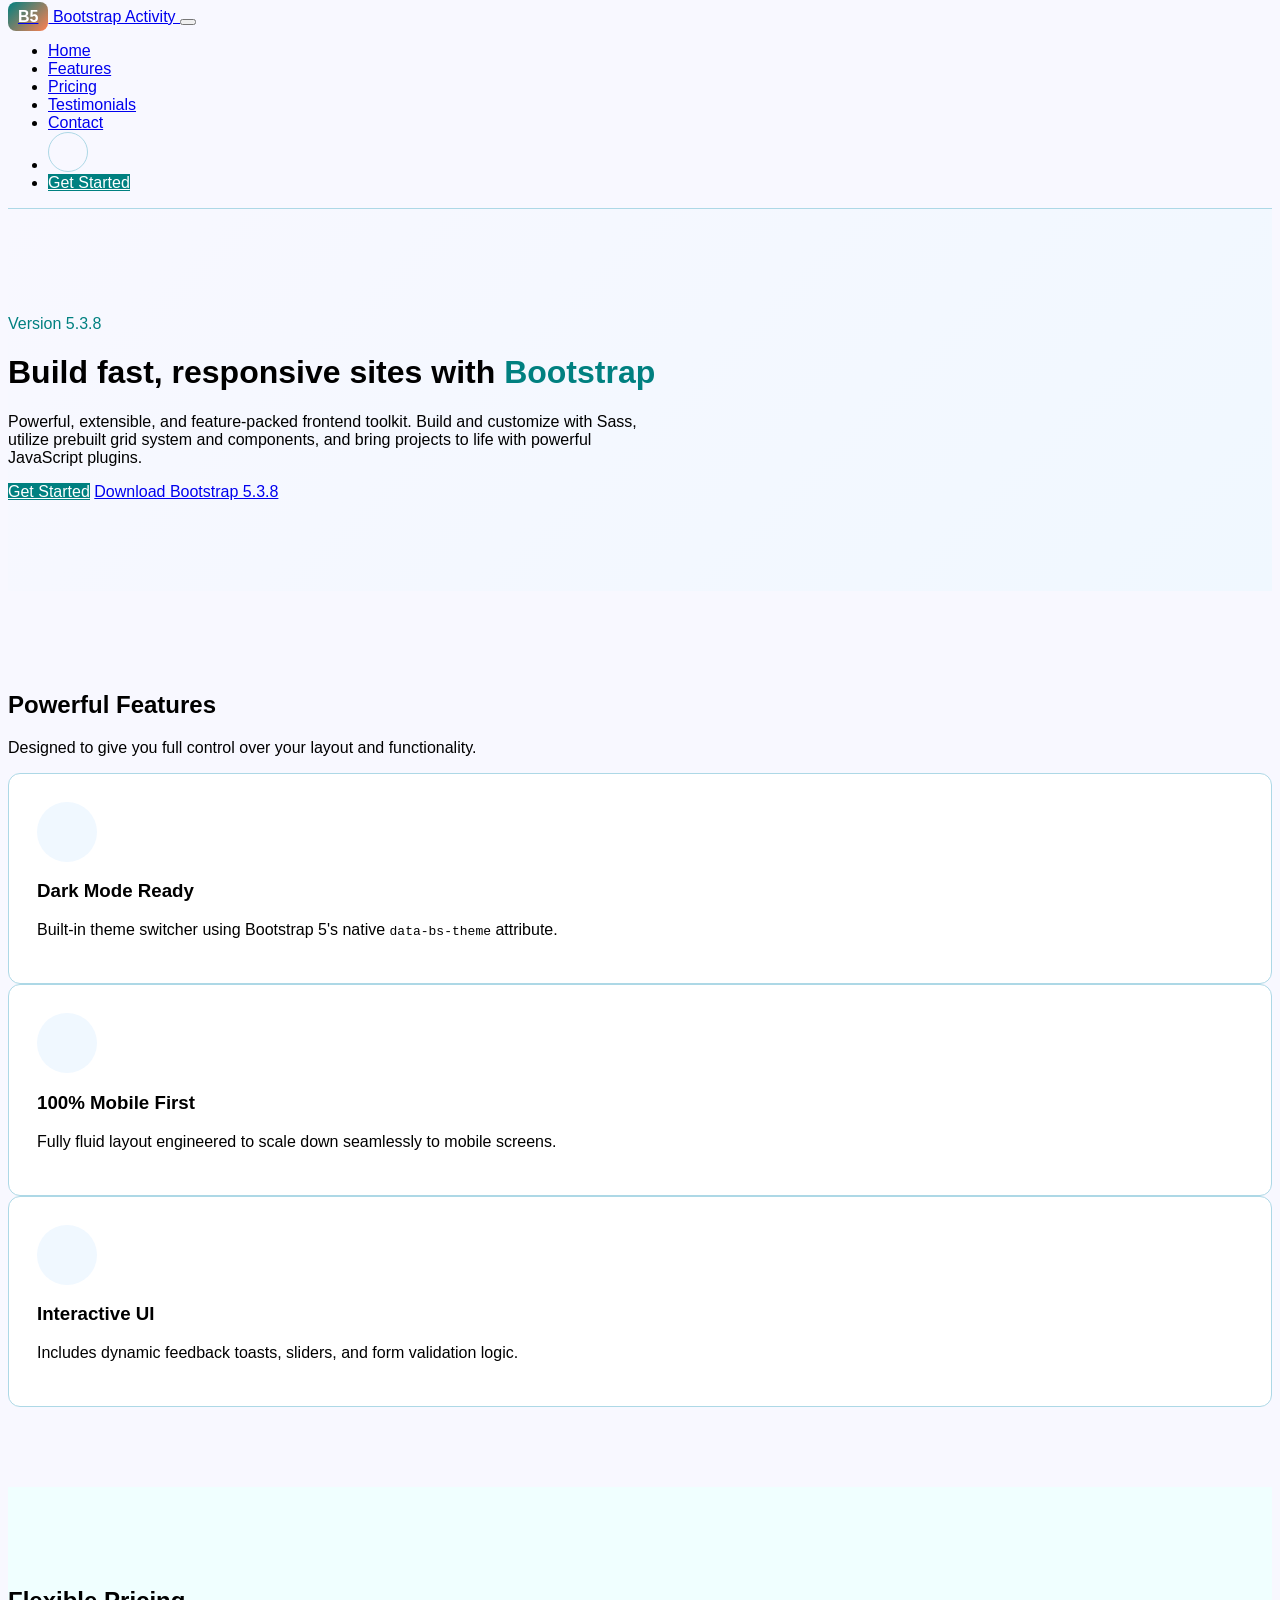
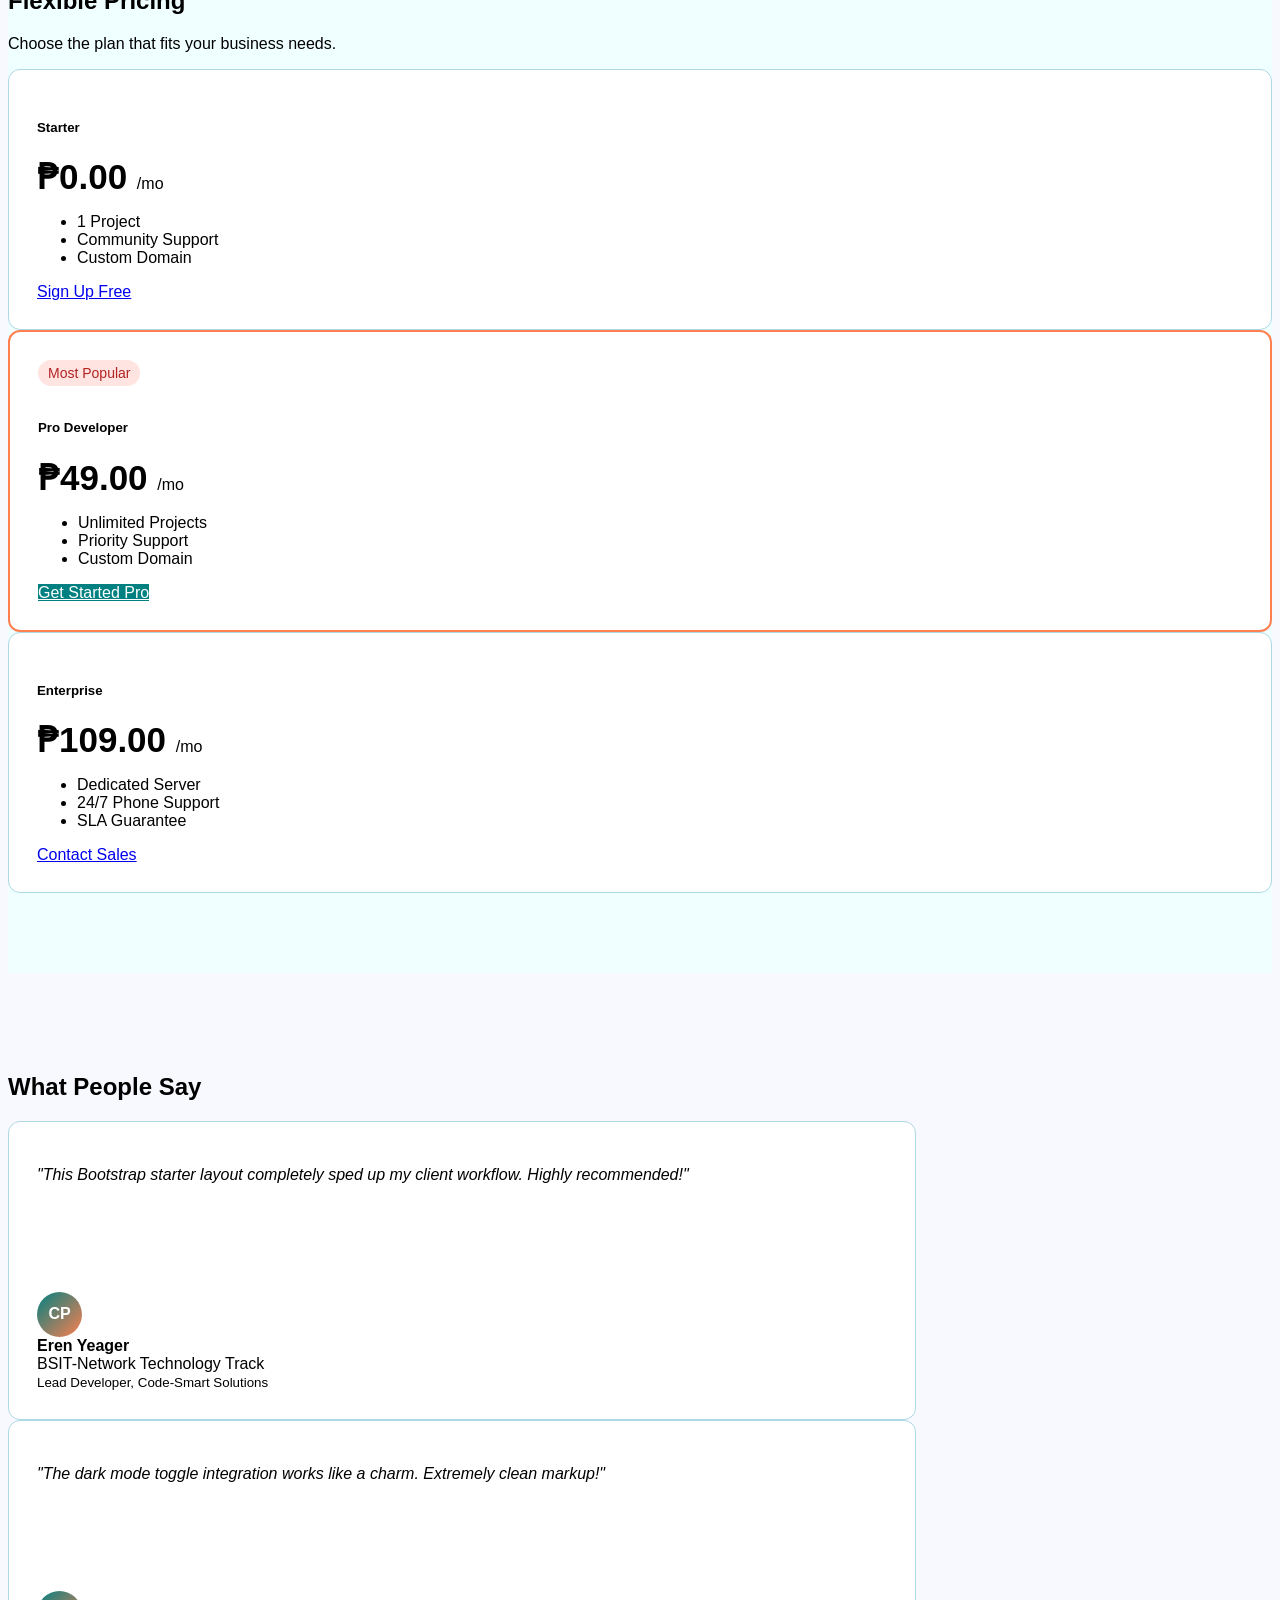
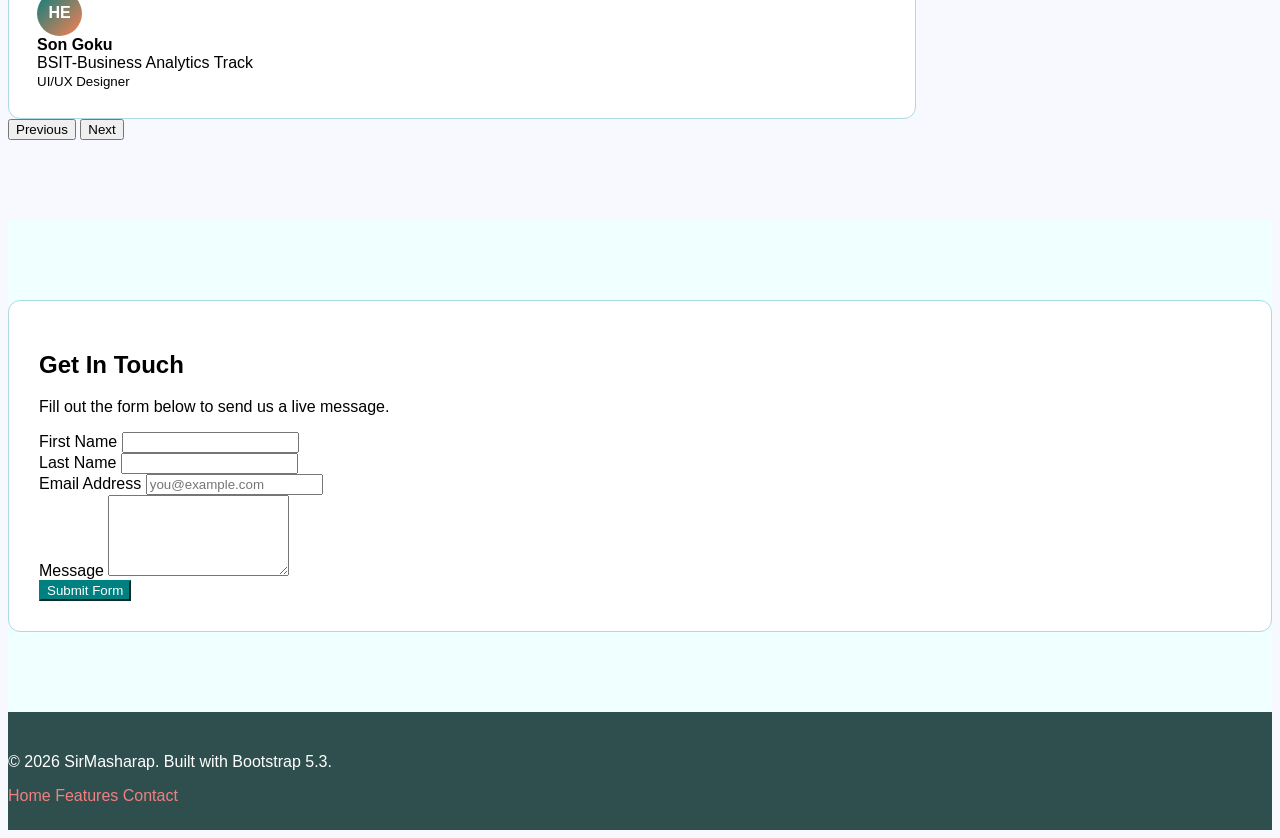
==== index.html @ 083eeb4e "Add files via upload" ====
<!DOCTYPE html>
<html lang="en" data-bs-theme="light">
<head>
  <meta charset="UTF-8">
  <meta name="viewport" content="width=device-width, initial-scale=1.0">
  <title>Bootstrap 5 Activity</title>

  <link rel="stylesheet" href="css/bootstrap.min.css">
  <style>
:root {
  --main-purple: teal;
  --dark-purple: darkslategray;
  --light-purple: aliceblue;
  --magenta: coral;
  --page-bg: ghostwhite;
}

body {
  font-family: Arial, sans-serif;
  background: var(--page-bg);
}

[data-bs-theme="dark"] body {
  background: darkslategray;
  color: whitesmoke;
}

.navbar {
  border-bottom: 1px solid lightblue;
}

[data-bs-theme="dark"] .navbar {
  background: darkslategray !important;
  border-color: steelblue;
}

.brand-box {
  color: white;
  background: linear-gradient(135deg, var(--main-purple), var(--magenta));
  padding: 6px 10px;
  border-radius: 8px;
  font-weight: bold;
}

.hero {
  padding: 90px 0;
  background: linear-gradient(135deg, ghostwhite, aliceblue);
}

[data-bs-theme="dark"] .hero {
  background: linear-gradient(135deg, darkslategray, darkcyan);
}

.hero h1 {
  font-weight: 700;
}

.hero .lead {
  max-width: 650px;
}

.purple-text {
  color: var(--main-purple);
}

.btn-purple {
  background-color: var(--main-purple);
  border-color: var(--main-purple);
  color: white;
}

.btn-purple:hover {
  background-color: var(--dark-purple);
  border-color: var(--dark-purple);
  color: white;
}

.feature-icon {
  width: 60px;
  height: 60px;
  border-radius: 50%;
  background: var(--light-purple);
  color: var(--main-purple);
  display: flex;
  align-items: center;
  justify-content: center;
  font-size: 28px;
  margin-bottom: 15px;
}

[data-bs-theme="dark"] .feature-icon {
  background: teal;
  color: paleturquoise;
}

.feature-card,
.price-card,
.testimonial-card {
  height: 100%;
  border: 1px solid lightblue;
  border-radius: 12px;
  padding: 28px;
  background: white;
}

[data-bs-theme="dark"] .feature-card,
[data-bs-theme="dark"] .price-card,
[data-bs-theme="dark"] .testimonial-card,
[data-bs-theme="dark"] .contact-box {
  background: darkslategray;
  border-color: steelblue;
}

.section {
  padding: 80px 0;
}

.section-light {
  background: azure;
}

[data-bs-theme="dark"] .section-light {
  background: darkslategray;
}

.price-card.featured {
  border: 2px solid var(--magenta);
  position: relative;
}

.price-tag {
  display: inline-block;
  padding: 5px 10px;
  border-radius: 20px;
  background: mistyrose;
  color: firebrick;
  font-size: 14px;
  margin-bottom: 12px;
}

.price-amount {
  font-size: 35px;
  font-weight: bold;
}

.price-amount span {
  font-size: 16px;
  font-weight: normal;
}

.testimonial-quote {
  font-style: italic;
  min-height: 110px;
}

.avatar {
  width: 45px;
  height: 45px;
  border-radius: 50%;
  background: linear-gradient(135deg, var(--main-purple), var(--magenta));
  color: white;
  display: flex;
  align-items: center;
  justify-content: center;
  font-weight: bold;
}

.contact-box {
  border: 1px solid lightblue;
  border-radius: 12px;
  padding: 30px;
  background: white;
}

footer {
  background: darkslategray;
  color: white;
  padding: 25px 0;
}

footer a {
  color: lightcoral;
  text-decoration: none;
}

footer a:hover {
  color: white;
}

.theme-button {
  border: 1px solid lightblue;
  background: transparent;
  border-radius: 50%;
  width: 40px;
  height: 40px;
}

[data-bs-theme="dark"] .text-secondary {
  color: lightcyan !important;
}

[data-bs-theme="dark"] h1,
[data-bs-theme="dark"] h2,
[data-bs-theme="dark"] h3,
[data-bs-theme="dark"] h4,
[data-bs-theme="dark"] h5,
[data-bs-theme="dark"] h6 {
  color: white;
}

[data-bs-theme="dark"] .nav-link {
  color: lavender;
}

[data-bs-theme="dark"] .nav-link:hover {
  color: salmon;
}

[data-bs-theme="dark"] .form-label {
  color: white;
}

[data-bs-theme="dark"] .form-control {
  background-color: darkslategray;
  color: white;
  border-color: steelblue;
}

[data-bs-theme="dark"] .form-control::placeholder {
  color: lightblue;
}
  </style>
</head>
<body>

  <nav class="navbar navbar-expand-lg bg-white sticky-top">
    <div class="container">
      <a class="navbar-brand fw-bold" href="#home">
        <span class="brand-box">B5</span> Bootstrap Activity
      </a>

      <button class="navbar-toggler" type="button" data-bs-toggle="collapse" data-bs-target="#navMenu">
        <span class="navbar-toggler-icon"></span>
      </button>

      <div class="collapse navbar-collapse" id="navMenu">
        <ul class="navbar-nav ms-auto align-items-lg-center">
          <li class="nav-item"><a class="nav-link" href="#home">Home</a></li>
          <li class="nav-item"><a class="nav-link" href="#features">Features</a></li>
          <li class="nav-item"><a class="nav-link" href="#pricing">Pricing</a></li>
          <li class="nav-item"><a class="nav-link" href="#testimonials">Testimonials</a></li>
          <li class="nav-item"><a class="nav-link" href="#contact">Contact</a></li>
          <li class="nav-item ms-lg-2 mt-2 mt-lg-0">
            <button id="themeToggle" class="theme-button" type="button" aria-label="Change theme">
              <i id="themeIcon" class="bi bi-moon-stars-fill"></i>
            </button>
          </li>
          <li class="nav-item ms-lg-2 mt-2 mt-lg-0">
            <a href="#contact" class="btn btn-purple">Get Started</a>
          </li>
        </ul>
      </div>
    </div>
  </nav>


  <header id="home" class="hero">
    <div class="container">
      <div class="row align-items-center g-4">
        <div class="col-lg-8">
          <p class="text-uppercase fw-bold purple-text mb-2">Version 5.3.8</p>
          <h1 class="display-4">Build fast, responsive sites with <span class="purple-text">Bootstrap</span></h1>
          <p class="lead my-4">
            Powerful, extensible, and feature-packed frontend toolkit. Build and customize with Sass,
            utilize prebuilt grid system and components, and bring projects to life with powerful JavaScript plugins.
          </p>
          <a href="#features" class="btn btn-purple btn-lg me-2">Get Started</a>
          <a href="https://getbootstrap.com/docs/5.3/" target="_blank" class="btn btn-outline-secondary btn-lg">Download Bootstrap 5.3.8</a>
        </div>
      </div>
    </div>
  </header>


  <section id="features" class="section">
    <div class="container">
      <div class="text-center mb-5">
        <h2>Powerful Features</h2>
        <p class="text-secondary">Designed to give you full control over your layout and functionality.</p>
      </div>

      <div class="row g-4">
        <div class="col-md-4">
          <div class="feature-card">
            <div class="feature-icon"><i class="bi bi-moon-stars-fill"></i></div>
            <h3>Dark Mode Ready</h3>
            <p>Built-in theme switcher using Bootstrap 5's native <code>data-bs-theme</code> attribute.</p>
          </div>
        </div>

        <div class="col-md-4">
          <div class="feature-card">
            <div class="feature-icon"><i class="bi bi-phone"></i></div>
            <h3>100% Mobile First</h3>
            <p>Fully fluid layout engineered to scale down seamlessly to mobile screens.</p>
          </div>
        </div>

        <div class="col-md-4">
          <div class="feature-card">
            <div class="feature-icon"><i class="bi bi-mouse"></i></div>
            <h3>Interactive UI</h3>
            <p>Includes dynamic feedback toasts, sliders, and form validation logic.</p>
          </div>
        </div>
      </div>
    </div>
  </section>


  <section id="pricing" class="section section-light">
    <div class="container">
      <div class="text-center mb-5">
        <h2>Flexible Pricing</h2>
        <p class="text-secondary">Choose the plan that fits your business needs.</p>
      </div>

      <div class="row g-4 align-items-stretch">
        <div class="col-lg-4">
          <div class="price-card text-center">
            <h5>Starter</h5>
            <div class="price-amount">₱0.00 <span>/mo</span></div>
            <ul class="list-unstyled text-start my-4">
              <li class="mb-2"><i class="bi bi-check2 purple-text"></i> 1 Project</li>
              <li class="mb-2"><i class="bi bi-check2 purple-text"></i> Community Support</li>
              <li class="mb-2"><i class="bi bi-check2 purple-text"></i> Custom Domain</li>
            </ul>
            <a href="#contact" class="btn btn-outline-dark w-100">Sign Up Free</a>
          </div>
        </div>

        <div class="col-lg-4">
          <div class="price-card featured text-center">
            <div class="price-tag">Most Popular</div>
            <h5>Pro Developer</h5>
            <div class="price-amount">₱49.00 <span>/mo</span></div>
            <ul class="list-unstyled text-start my-4">
              <li class="mb-2"><i class="bi bi-check2 purple-text"></i> Unlimited Projects</li>
              <li class="mb-2"><i class="bi bi-check2 purple-text"></i> Priority Support</li>
              <li class="mb-2"><i class="bi bi-check2 purple-text"></i> Custom Domain</li>
            </ul>
            <a href="#contact" class="btn btn-purple w-100">Get Started Pro</a>
          </div>
        </div>

        <div class="col-lg-4">
          <div class="price-card text-center">
            <h5>Enterprise</h5>
            <div class="price-amount">₱109.00 <span>/mo</span></div>
            <ul class="list-unstyled text-start my-4">
              <li class="mb-2"><i class="bi bi-check2 purple-text"></i> Dedicated Server</li>
              <li class="mb-2"><i class="bi bi-check2 purple-text"></i> 24/7 Phone Support</li>
              <li class="mb-2"><i class="bi bi-check2 purple-text"></i> SLA Guarantee</li>
            </ul>
            <a href="#contact" class="btn btn-outline-dark w-100">Contact Sales</a>
          </div>
        </div>
      </div>
    </div>
  </section>


  <section id="testimonials" class="section">
    <div class="container">
      <div class="text-center mb-5">
        <h2>What People Say</h2>
      </div>

      <div id="testimonialCarousel" class="carousel slide" data-bs-ride="carousel">
        <div class="carousel-inner">
          <div class="carousel-item active">
            <div class="testimonial-card mx-auto" style="max-width: 850px;">
              <p class="testimonial-quote">"This Bootstrap starter layout completely sped up my client workflow. Highly recommended!"</p>
              <div class="d-flex align-items-center gap-3">
                <div class="avatar">CP</div>
                <div>
                  <strong>Eren Yeager</strong>
                  <div class="text-secondary">BSIT-Network Technology Track</div>
                  <small>Lead Developer, Code-Smart Solutions</small>
                </div>
              </div>
            </div>
          </div>

          <div class="carousel-item">
            <div class="testimonial-card mx-auto" style="max-width: 850px;">
              <p class="testimonial-quote">"The dark mode toggle integration works like a charm. Extremely clean markup!"</p>
              <div class="d-flex align-items-center gap-3">
                <div class="avatar">HE</div>
                <div>
                  <strong>Son Goku</strong>
                  <div class="text-secondary">BSIT-Business Analytics Track</div>
                  <small>UI/UX Designer</small>
                </div>
              </div>
            </div>
          </div>
        </div>

        <button class="carousel-control-prev" type="button" data-bs-target="#testimonialCarousel" data-bs-slide="prev">
          <span class="carousel-control-prev-icon"></span>
          <span class="visually-hidden">Previous</span>
        </button>
        <button class="carousel-control-next" type="button" data-bs-target="#testimonialCarousel" data-bs-slide="next">
          <span class="carousel-control-next-icon"></span>
          <span class="visually-hidden">Next</span>
        </button>
      </div>
    </div>
  </section>


  <section id="contact" class="section section-light">
    <div class="container">
      <div class="row justify-content-center">
        <div class="col-lg-8">
          <div class="contact-box">
            <div class="text-center mb-4">
              <h2>Get In Touch</h2>
              <p class="text-secondary">Fill out the form below to send us a live message.</p>
            </div>

            <form id="contactForm">
              <div class="row g-3">
                <div class="col-md-6">
                  <label for="firstName" class="form-label">First Name</label>
                  <input type="text" id="firstName" class="form-control" required>
                </div>

                <div class="col-md-6">
                  <label for="lastName" class="form-label">Last Name</label>
                  <input type="text" id="lastName" class="form-control" required>
                </div>

                <div class="col-12">
                  <label for="email" class="form-label">Email Address</label>
                  <input type="email" id="email" class="form-control" placeholder="you@example.com" required>
                </div>

                <div class="col-12">
                  <label for="message" class="form-label">Message</label>
                  <textarea id="message" class="form-control" rows="5" required></textarea>
                </div>

                <div class="col-12">
                  <button type="submit" class="btn btn-purple">Submit Form</button>
                </div>
              </div>
            </form>
          </div>
        </div>
      </div>
    </div>
  </section>


  <footer>
    <div class="container d-flex flex-column flex-md-row justify-content-between align-items-center gap-2">
      <p class="mb-0">© 2026 SirMasharap. Built with Bootstrap 5.3.</p>
      <div class="d-flex gap-3">
        <a href="#home">Home</a>
        <a href="#features">Features</a>
        <a href="#contact">Contact</a>
      </div>
    </div>
  </footer>

  <!-- Bootstrap 5: LOCAL -->
  <script src="js/bootstrap.bundle.min.js"></script>

  <script>
const themeButton = document.getElementById("themeToggle");
const themeIcon = document.getElementById("themeIcon");

themeButton.addEventListener("click", function () {
  const page = document.documentElement;
  const isDark = page.getAttribute("data-bs-theme") === "dark";

  page.setAttribute("data-bs-theme", isDark ? "light" : "dark");
  themeIcon.className = isDark ? "bi bi-moon-stars-fill" : "bi bi-sun-fill";
});

const contactForm = document.getElementById("contactForm");

contactForm.addEventListener("submit", function (event) {
  event.preventDefault();
  window.alert("Message sent! Thank you for contacting us.");
  contactForm.reset();
});
  </script>
</body>
</html>
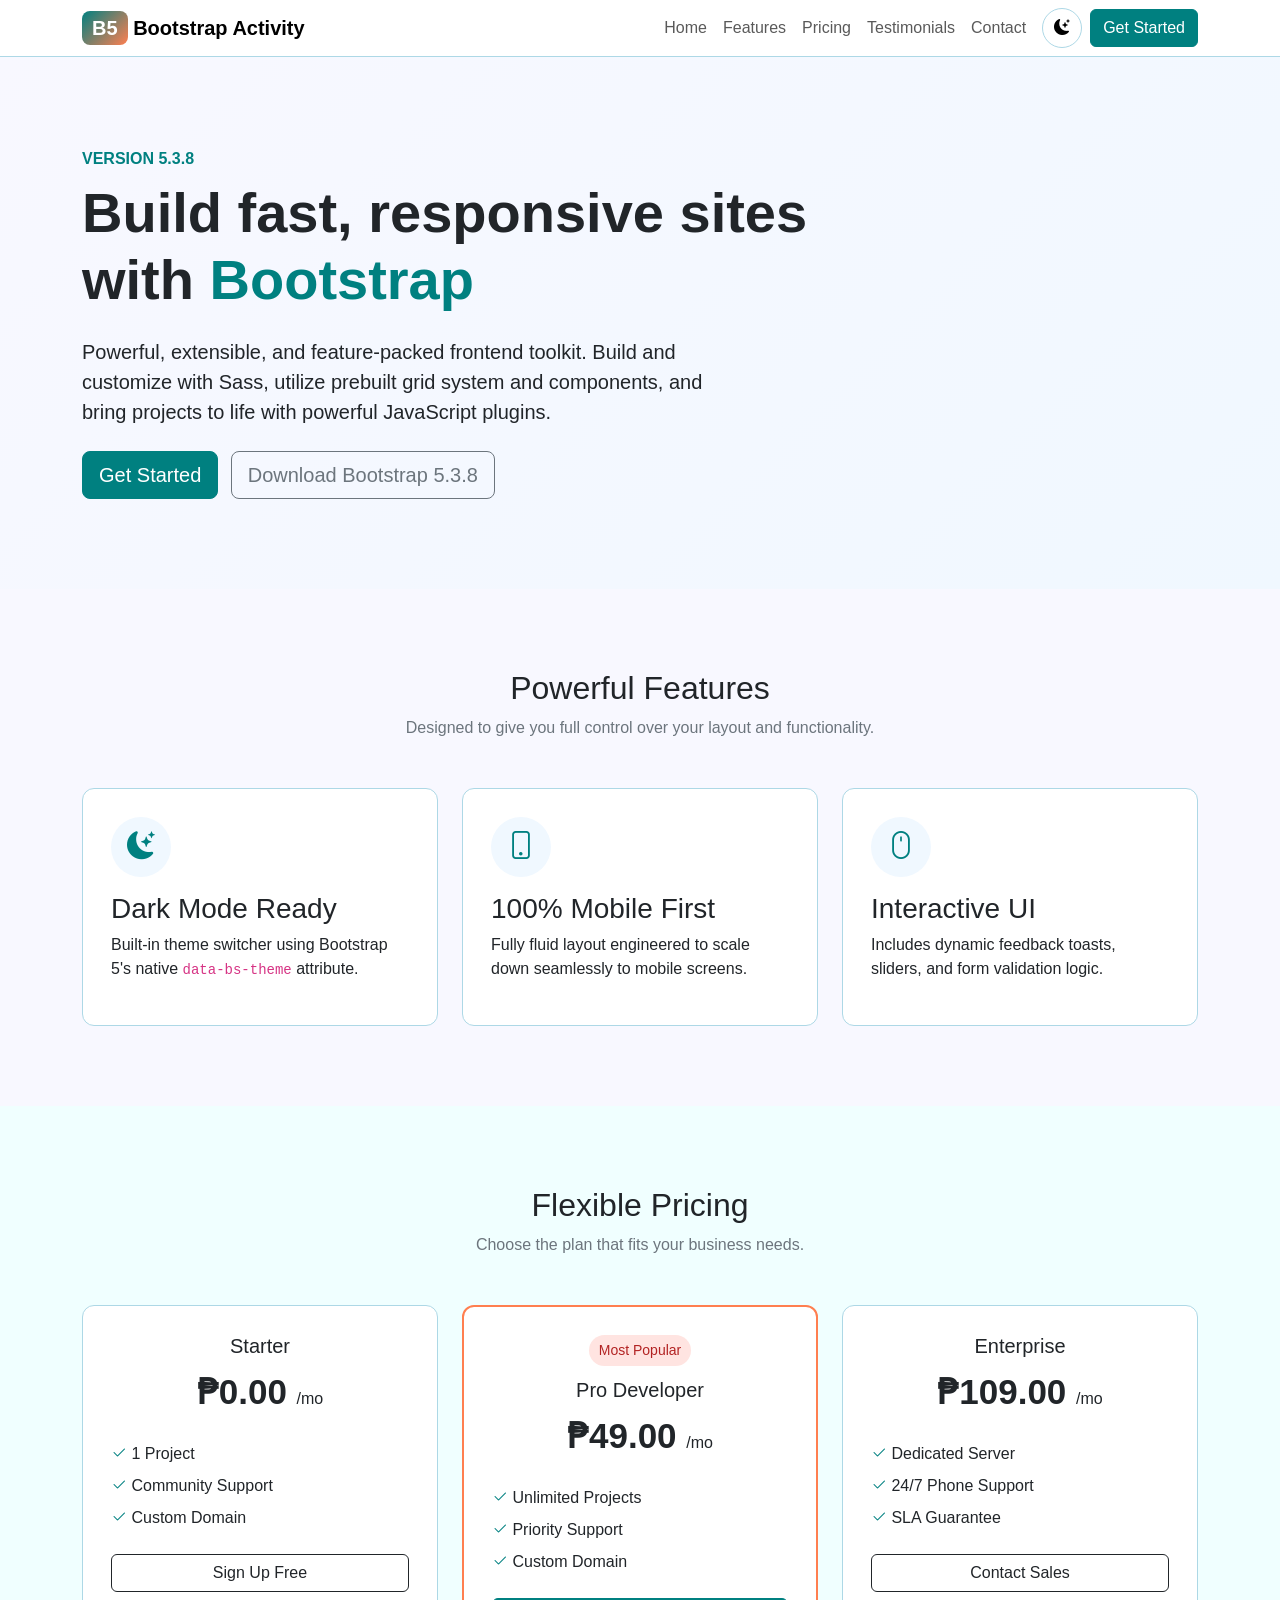
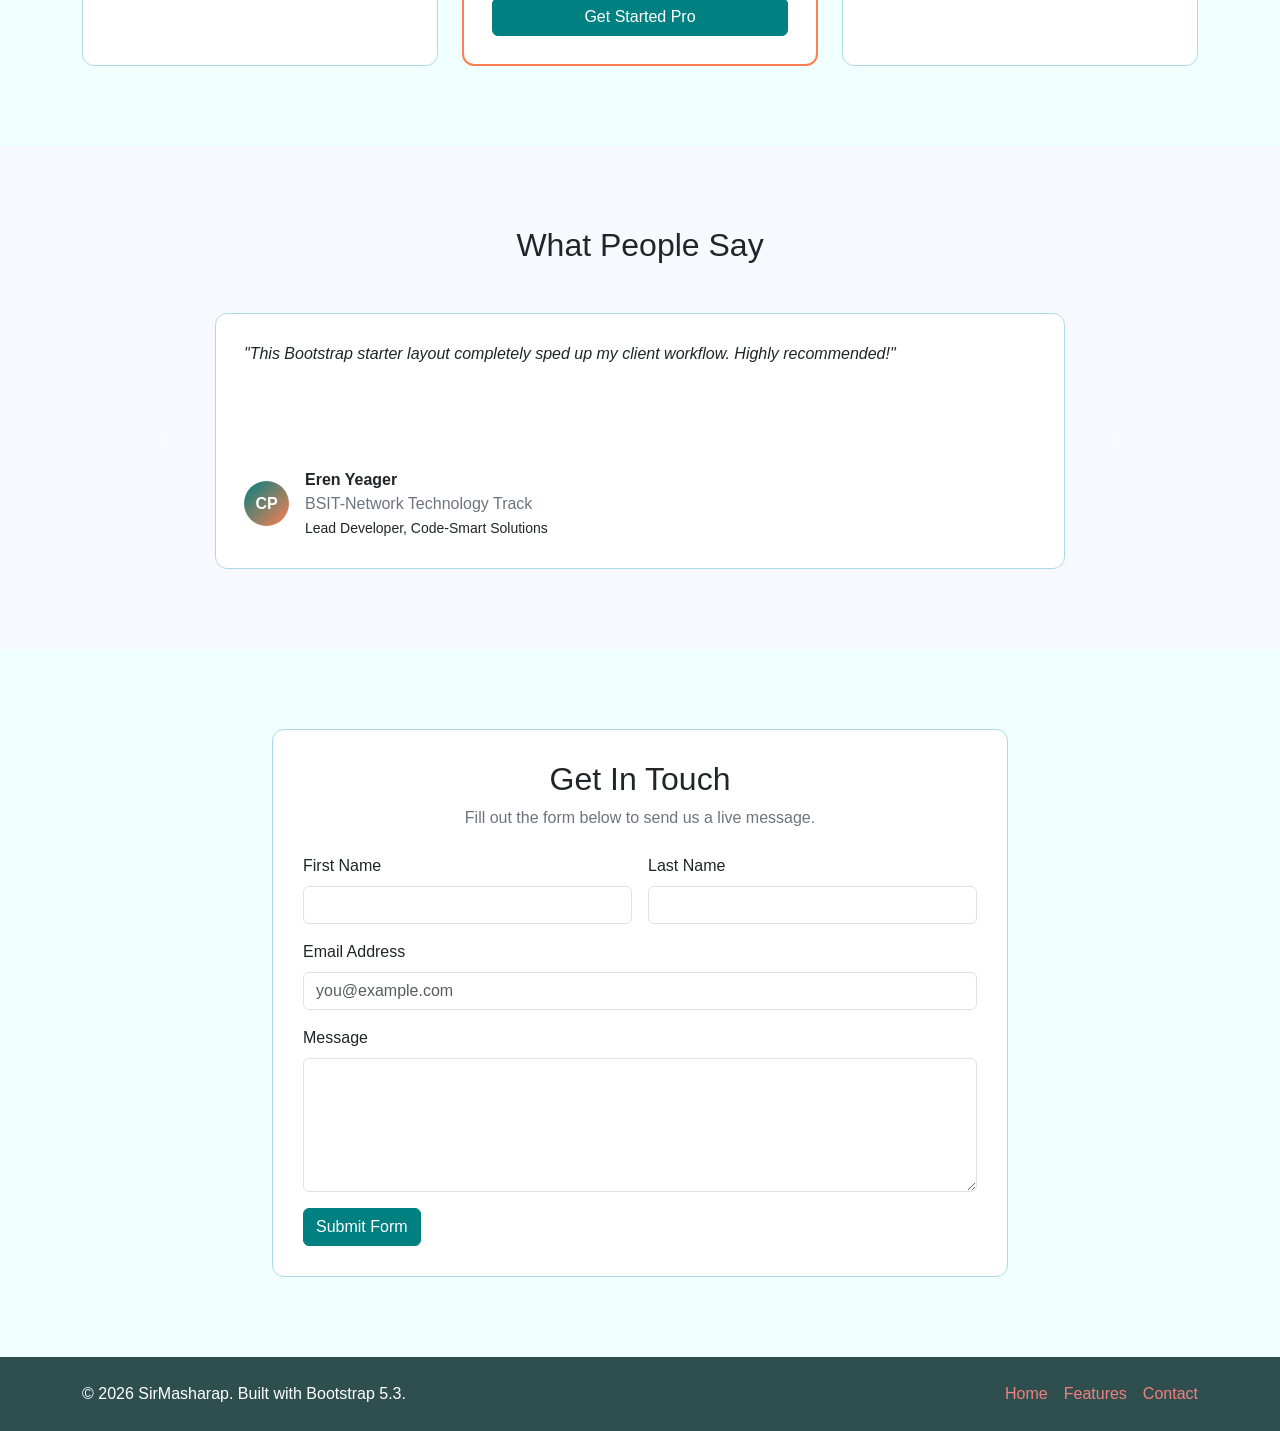
==== commit 6de64203: "Initial Bootstrap activity" ====
--- a/index.html
+++ b/index.html
@@ -1,502 +1,503 @@
-<!DOCTYPE html>
-<html lang="en" data-bs-theme="light">
-<head>
-  <meta charset="UTF-8">
-  <meta name="viewport" content="width=device-width, initial-scale=1.0">
-  <title>Bootstrap 5 Activity</title>
-
-  <link rel="stylesheet" href="css/bootstrap.min.css">
-  <style>
-:root {
-  --main-purple: teal;
-  --dark-purple: darkslategray;
-  --light-purple: aliceblue;
-  --magenta: coral;
-  --page-bg: ghostwhite;
-}
-
-body {
-  font-family: Arial, sans-serif;
-  background: var(--page-bg);
-}
-
-[data-bs-theme="dark"] body {
-  background: darkslategray;
-  color: whitesmoke;
-}
-
-.navbar {
-  border-bottom: 1px solid lightblue;
-}
-
-[data-bs-theme="dark"] .navbar {
-  background: darkslategray !important;
-  border-color: steelblue;
-}
-
-.brand-box {
-  color: white;
-  background: linear-gradient(135deg, var(--main-purple), var(--magenta));
-  padding: 6px 10px;
-  border-radius: 8px;
-  font-weight: bold;
-}
-
-.hero {
-  padding: 90px 0;
-  background: linear-gradient(135deg, ghostwhite, aliceblue);
-}
-
-[data-bs-theme="dark"] .hero {
-  background: linear-gradient(135deg, darkslategray, darkcyan);
-}
-
-.hero h1 {
-  font-weight: 700;
-}
-
-.hero .lead {
-  max-width: 650px;
-}
-
-.purple-text {
-  color: var(--main-purple);
-}
-
-.btn-purple {
-  background-color: var(--main-purple);
-  border-color: var(--main-purple);
-  color: white;
-}
-
-.btn-purple:hover {
-  background-color: var(--dark-purple);
-  border-color: var(--dark-purple);
-  color: white;
-}
-
-.feature-icon {
-  width: 60px;
-  height: 60px;
-  border-radius: 50%;
-  background: var(--light-purple);
-  color: var(--main-purple);
-  display: flex;
-  align-items: center;
-  justify-content: center;
-  font-size: 28px;
-  margin-bottom: 15px;
-}
-
-[data-bs-theme="dark"] .feature-icon {
-  background: teal;
-  color: paleturquoise;
-}
-
-.feature-card,
-.price-card,
-.testimonial-card {
-  height: 100%;
-  border: 1px solid lightblue;
-  border-radius: 12px;
-  padding: 28px;
-  background: white;
-}
-
-[data-bs-theme="dark"] .feature-card,
-[data-bs-theme="dark"] .price-card,
-[data-bs-theme="dark"] .testimonial-card,
-[data-bs-theme="dark"] .contact-box {
-  background: darkslategray;
-  border-color: steelblue;
-}
-
-.section {
-  padding: 80px 0;
-}
-
-.section-light {
-  background: azure;
-}
-
-[data-bs-theme="dark"] .section-light {
-  background: darkslategray;
-}
-
-.price-card.featured {
-  border: 2px solid var(--magenta);
-  position: relative;
-}
-
-.price-tag {
-  display: inline-block;
-  padding: 5px 10px;
-  border-radius: 20px;
-  background: mistyrose;
-  color: firebrick;
-  font-size: 14px;
-  margin-bottom: 12px;
-}
-
-.price-amount {
-  font-size: 35px;
-  font-weight: bold;
-}
-
-.price-amount span {
-  font-size: 16px;
-  font-weight: normal;
-}
-
-.testimonial-quote {
-  font-style: italic;
-  min-height: 110px;
-}
-
-.avatar {
-  width: 45px;
-  height: 45px;
-  border-radius: 50%;
-  background: linear-gradient(135deg, var(--main-purple), var(--magenta));
-  color: white;
-  display: flex;
-  align-items: center;
-  justify-content: center;
-  font-weight: bold;
-}
-
-.contact-box {
-  border: 1px solid lightblue;
-  border-radius: 12px;
-  padding: 30px;
-  background: white;
-}
-
-footer {
-  background: darkslategray;
-  color: white;
-  padding: 25px 0;
-}
-
-footer a {
-  color: lightcoral;
-  text-decoration: none;
-}
-
-footer a:hover {
-  color: white;
-}
-
-.theme-button {
-  border: 1px solid lightblue;
-  background: transparent;
-  border-radius: 50%;
-  width: 40px;
-  height: 40px;
-}
-
-[data-bs-theme="dark"] .text-secondary {
-  color: lightcyan !important;
-}
-
-[data-bs-theme="dark"] h1,
-[data-bs-theme="dark"] h2,
-[data-bs-theme="dark"] h3,
-[data-bs-theme="dark"] h4,
-[data-bs-theme="dark"] h5,
-[data-bs-theme="dark"] h6 {
-  color: white;
-}
-
-[data-bs-theme="dark"] .nav-link {
-  color: lavender;
-}
-
-[data-bs-theme="dark"] .nav-link:hover {
-  color: salmon;
-}
-
-[data-bs-theme="dark"] .form-label {
-  color: white;
-}
-
-[data-bs-theme="dark"] .form-control {
-  background-color: darkslategray;
-  color: white;
-  border-color: steelblue;
-}
-
-[data-bs-theme="dark"] .form-control::placeholder {
-  color: lightblue;
-}
-  </style>
-</head>
-<body>
-
-  <nav class="navbar navbar-expand-lg bg-white sticky-top">
-    <div class="container">
-      <a class="navbar-brand fw-bold" href="#home">
-        <span class="brand-box">B5</span> Bootstrap Activity
-      </a>
-
-      <button class="navbar-toggler" type="button" data-bs-toggle="collapse" data-bs-target="#navMenu">
-        <span class="navbar-toggler-icon"></span>
-      </button>
-
-      <div class="collapse navbar-collapse" id="navMenu">
-        <ul class="navbar-nav ms-auto align-items-lg-center">
-          <li class="nav-item"><a class="nav-link" href="#home">Home</a></li>
-          <li class="nav-item"><a class="nav-link" href="#features">Features</a></li>
-          <li class="nav-item"><a class="nav-link" href="#pricing">Pricing</a></li>
-          <li class="nav-item"><a class="nav-link" href="#testimonials">Testimonials</a></li>
-          <li class="nav-item"><a class="nav-link" href="#contact">Contact</a></li>
-          <li class="nav-item ms-lg-2 mt-2 mt-lg-0">
-            <button id="themeToggle" class="theme-button" type="button" aria-label="Change theme">
-              <i id="themeIcon" class="bi bi-moon-stars-fill"></i>
-            </button>
-          </li>
-          <li class="nav-item ms-lg-2 mt-2 mt-lg-0">
-            <a href="#contact" class="btn btn-purple">Get Started</a>
-          </li>
-        </ul>
-      </div>
-    </div>
-  </nav>
-
-
-  <header id="home" class="hero">
-    <div class="container">
-      <div class="row align-items-center g-4">
-        <div class="col-lg-8">
-          <p class="text-uppercase fw-bold purple-text mb-2">Version 5.3.8</p>
-          <h1 class="display-4">Build fast, responsive sites with <span class="purple-text">Bootstrap</span></h1>
-          <p class="lead my-4">
-            Powerful, extensible, and feature-packed frontend toolkit. Build and customize with Sass,
-            utilize prebuilt grid system and components, and bring projects to life with powerful JavaScript plugins.
-          </p>
-          <a href="#features" class="btn btn-purple btn-lg me-2">Get Started</a>
-          <a href="https://getbootstrap.com/docs/5.3/" target="_blank" class="btn btn-outline-secondary btn-lg">Download Bootstrap 5.3.8</a>
-        </div>
-      </div>
-    </div>
-  </header>
-
-
-  <section id="features" class="section">
-    <div class="container">
-      <div class="text-center mb-5">
-        <h2>Powerful Features</h2>
-        <p class="text-secondary">Designed to give you full control over your layout and functionality.</p>
-      </div>
-
-      <div class="row g-4">
-        <div class="col-md-4">
-          <div class="feature-card">
-            <div class="feature-icon"><i class="bi bi-moon-stars-fill"></i></div>
-            <h3>Dark Mode Ready</h3>
-            <p>Built-in theme switcher using Bootstrap 5's native <code>data-bs-theme</code> attribute.</p>
-          </div>
-        </div>
-
-        <div class="col-md-4">
-          <div class="feature-card">
-            <div class="feature-icon"><i class="bi bi-phone"></i></div>
-            <h3>100% Mobile First</h3>
-            <p>Fully fluid layout engineered to scale down seamlessly to mobile screens.</p>
-          </div>
-        </div>
-
-        <div class="col-md-4">
-          <div class="feature-card">
-            <div class="feature-icon"><i class="bi bi-mouse"></i></div>
-            <h3>Interactive UI</h3>
-            <p>Includes dynamic feedback toasts, sliders, and form validation logic.</p>
-          </div>
-        </div>
-      </div>
-    </div>
-  </section>
-
-
-  <section id="pricing" class="section section-light">
-    <div class="container">
-      <div class="text-center mb-5">
-        <h2>Flexible Pricing</h2>
-        <p class="text-secondary">Choose the plan that fits your business needs.</p>
-      </div>
-
-      <div class="row g-4 align-items-stretch">
-        <div class="col-lg-4">
-          <div class="price-card text-center">
-            <h5>Starter</h5>
-            <div class="price-amount">₱0.00 <span>/mo</span></div>
-            <ul class="list-unstyled text-start my-4">
-              <li class="mb-2"><i class="bi bi-check2 purple-text"></i> 1 Project</li>
-              <li class="mb-2"><i class="bi bi-check2 purple-text"></i> Community Support</li>
-              <li class="mb-2"><i class="bi bi-check2 purple-text"></i> Custom Domain</li>
-            </ul>
-            <a href="#contact" class="btn btn-outline-dark w-100">Sign Up Free</a>
-          </div>
-        </div>
-
-        <div class="col-lg-4">
-          <div class="price-card featured text-center">
-            <div class="price-tag">Most Popular</div>
-            <h5>Pro Developer</h5>
-            <div class="price-amount">₱49.00 <span>/mo</span></div>
-            <ul class="list-unstyled text-start my-4">
-              <li class="mb-2"><i class="bi bi-check2 purple-text"></i> Unlimited Projects</li>
-              <li class="mb-2"><i class="bi bi-check2 purple-text"></i> Priority Support</li>
-              <li class="mb-2"><i class="bi bi-check2 purple-text"></i> Custom Domain</li>
-            </ul>
-            <a href="#contact" class="btn btn-purple w-100">Get Started Pro</a>
-          </div>
-        </div>
-
-        <div class="col-lg-4">
-          <div class="price-card text-center">
-            <h5>Enterprise</h5>
-            <div class="price-amount">₱109.00 <span>/mo</span></div>
-            <ul class="list-unstyled text-start my-4">
-              <li class="mb-2"><i class="bi bi-check2 purple-text"></i> Dedicated Server</li>
-              <li class="mb-2"><i class="bi bi-check2 purple-text"></i> 24/7 Phone Support</li>
-              <li class="mb-2"><i class="bi bi-check2 purple-text"></i> SLA Guarantee</li>
-            </ul>
-            <a href="#contact" class="btn btn-outline-dark w-100">Contact Sales</a>
-          </div>
-        </div>
-      </div>
-    </div>
-  </section>
-
-
-  <section id="testimonials" class="section">
-    <div class="container">
-      <div class="text-center mb-5">
-        <h2>What People Say</h2>
-      </div>
-
-      <div id="testimonialCarousel" class="carousel slide" data-bs-ride="carousel">
-        <div class="carousel-inner">
-          <div class="carousel-item active">
-            <div class="testimonial-card mx-auto" style="max-width: 850px;">
-              <p class="testimonial-quote">"This Bootstrap starter layout completely sped up my client workflow. Highly recommended!"</p>
-              <div class="d-flex align-items-center gap-3">
-                <div class="avatar">CP</div>
-                <div>
-                  <strong>Eren Yeager</strong>
-                  <div class="text-secondary">BSIT-Network Technology Track</div>
-                  <small>Lead Developer, Code-Smart Solutions</small>
-                </div>
-              </div>
-            </div>
-          </div>
-
-          <div class="carousel-item">
-            <div class="testimonial-card mx-auto" style="max-width: 850px;">
-              <p class="testimonial-quote">"The dark mode toggle integration works like a charm. Extremely clean markup!"</p>
-              <div class="d-flex align-items-center gap-3">
-                <div class="avatar">HE</div>
-                <div>
-                  <strong>Son Goku</strong>
-                  <div class="text-secondary">BSIT-Business Analytics Track</div>
-                  <small>UI/UX Designer</small>
-                </div>
-              </div>
-            </div>
-          </div>
-        </div>
-
-        <button class="carousel-control-prev" type="button" data-bs-target="#testimonialCarousel" data-bs-slide="prev">
-          <span class="carousel-control-prev-icon"></span>
-          <span class="visually-hidden">Previous</span>
-        </button>
-        <button class="carousel-control-next" type="button" data-bs-target="#testimonialCarousel" data-bs-slide="next">
-          <span class="carousel-control-next-icon"></span>
-          <span class="visually-hidden">Next</span>
-        </button>
-      </div>
-    </div>
-  </section>
-
-
-  <section id="contact" class="section section-light">
-    <div class="container">
-      <div class="row justify-content-center">
-        <div class="col-lg-8">
-          <div class="contact-box">
-            <div class="text-center mb-4">
-              <h2>Get In Touch</h2>
-              <p class="text-secondary">Fill out the form below to send us a live message.</p>
-            </div>
-
-            <form id="contactForm">
-              <div class="row g-3">
-                <div class="col-md-6">
-                  <label for="firstName" class="form-label">First Name</label>
-                  <input type="text" id="firstName" class="form-control" required>
-                </div>
-
-                <div class="col-md-6">
-                  <label for="lastName" class="form-label">Last Name</label>
-                  <input type="text" id="lastName" class="form-control" required>
-                </div>
-
-                <div class="col-12">
-                  <label for="email" class="form-label">Email Address</label>
-                  <input type="email" id="email" class="form-control" placeholder="you@example.com" required>
-                </div>
-
-                <div class="col-12">
-                  <label for="message" class="form-label">Message</label>
-                  <textarea id="message" class="form-control" rows="5" required></textarea>
-                </div>
-
-                <div class="col-12">
-                  <button type="submit" class="btn btn-purple">Submit Form</button>
-                </div>
-              </div>
-            </form>
-          </div>
-        </div>
-      </div>
-    </div>
-  </section>
-
-
-  <footer>
-    <div class="container d-flex flex-column flex-md-row justify-content-between align-items-center gap-2">
-      <p class="mb-0">© 2026 SirMasharap. Built with Bootstrap 5.3.</p>
-      <div class="d-flex gap-3">
-        <a href="#home">Home</a>
-        <a href="#features">Features</a>
-        <a href="#contact">Contact</a>
-      </div>
-    </div>
-  </footer>
-
-  <!-- Bootstrap 5: LOCAL -->
-  <script src="js/bootstrap.bundle.min.js"></script>
-
-  <script>
-const themeButton = document.getElementById("themeToggle");
-const themeIcon = document.getElementById("themeIcon");
-
-themeButton.addEventListener("click", function () {
-  const page = document.documentElement;
-  const isDark = page.getAttribute("data-bs-theme") === "dark";
-
-  page.setAttribute("data-bs-theme", isDark ? "light" : "dark");
-  themeIcon.className = isDark ? "bi bi-moon-stars-fill" : "bi bi-sun-fill";
-});
-
-const contactForm = document.getElementById("contactForm");
-
-contactForm.addEventListener("submit", function (event) {
-  event.preventDefault();
-  window.alert("Message sent! Thank you for contacting us.");
-  contactForm.reset();
-});
-  </script>
-</body>
+<!DOCTYPE html>
+<html lang="en" data-bs-theme="light">
+<head>
+  <meta charset="UTF-8">
+  <meta name="viewport" content="width=device-width, initial-scale=1.0">
+  <title>Bootstrap 5 Activity</title>
+
+  <link rel="stylesheet" href="css/bootstrap.min.css">
+  <link rel="stylesheet" href="https://cdn.jsdelivr.net/npm/bootstrap-icons@1.11.3/font/bootstrap-icons.min.css">
+  <style>
+:root {
+  --main-purple: teal;
+  --dark-purple: darkslategray;
+  --light-purple: aliceblue;
+  --magenta: coral;
+  --page-bg: ghostwhite;
+}
+
+body {
+  font-family: Arial, sans-serif;
+  background: var(--page-bg);
+}
+
+[data-bs-theme="dark"] body {
+  background: darkslategray;
+  color: whitesmoke;
+}
+
+.navbar {
+  border-bottom: 1px solid lightblue;
+}
+
+[data-bs-theme="dark"] .navbar {
+  background: darkslategray !important;
+  border-color: steelblue;
+}
+
+.brand-box {
+  color: white;
+  background: linear-gradient(135deg, var(--main-purple), var(--magenta));
+  padding: 6px 10px;
+  border-radius: 8px;
+  font-weight: bold;
+}
+
+.hero {
+  padding: 90px 0;
+  background: linear-gradient(135deg, ghostwhite, aliceblue);
+}
+
+[data-bs-theme="dark"] .hero {
+  background: linear-gradient(135deg, darkslategray, darkcyan);
+}
+
+.hero h1 {
+  font-weight: 700;
+}
+
+.hero .lead {
+  max-width: 650px;
+}
+
+.purple-text {
+  color: var(--main-purple);
+}
+
+.btn-purple {
+  background-color: var(--main-purple);
+  border-color: var(--main-purple);
+  color: white;
+}
+
+.btn-purple:hover {
+  background-color: var(--dark-purple);
+  border-color: var(--dark-purple);
+  color: white;
+}
+
+.feature-icon {
+  width: 60px;
+  height: 60px;
+  border-radius: 50%;
+  background: var(--light-purple);
+  color: var(--main-purple);
+  display: flex;
+  align-items: center;
+  justify-content: center;
+  font-size: 28px;
+  margin-bottom: 15px;
+}
+
+[data-bs-theme="dark"] .feature-icon {
+  background: teal;
+  color: paleturquoise;
+}
+
+.feature-card,
+.price-card,
+.testimonial-card {
+  height: 100%;
+  border: 1px solid lightblue;
+  border-radius: 12px;
+  padding: 28px;
+  background: white;
+}
+
+[data-bs-theme="dark"] .feature-card,
+[data-bs-theme="dark"] .price-card,
+[data-bs-theme="dark"] .testimonial-card,
+[data-bs-theme="dark"] .contact-box {
+  background: darkslategray;
+  border-color: steelblue;
+}
+
+.section {
+  padding: 80px 0;
+}
+
+.section-light {
+  background: azure;
+}
+
+[data-bs-theme="dark"] .section-light {
+  background: darkslategray;
+}
+
+.price-card.featured {
+  border: 2px solid var(--magenta);
+  position: relative;
+}
+
+.price-tag {
+  display: inline-block;
+  padding: 5px 10px;
+  border-radius: 20px;
+  background: mistyrose;
+  color: firebrick;
+  font-size: 14px;
+  margin-bottom: 12px;
+}
+
+.price-amount {
+  font-size: 35px;
+  font-weight: bold;
+}
+
+.price-amount span {
+  font-size: 16px;
+  font-weight: normal;
+}
+
+.testimonial-quote {
+  font-style: italic;
+  min-height: 110px;
+}
+
+.avatar {
+  width: 45px;
+  height: 45px;
+  border-radius: 50%;
+  background: linear-gradient(135deg, var(--main-purple), var(--magenta));
+  color: white;
+  display: flex;
+  align-items: center;
+  justify-content: center;
+  font-weight: bold;
+}
+
+.contact-box {
+  border: 1px solid lightblue;
+  border-radius: 12px;
+  padding: 30px;
+  background: white;
+}
+
+footer {
+  background: darkslategray;
+  color: white;
+  padding: 25px 0;
+}
+
+footer a {
+  color: lightcoral;
+  text-decoration: none;
+}
+
+footer a:hover {
+  color: white;
+}
+
+.theme-button {
+  border: 1px solid lightblue;
+  background: transparent;
+  border-radius: 50%;
+  width: 40px;
+  height: 40px;
+}
+
+[data-bs-theme="dark"] .text-secondary {
+  color: lightcyan !important;
+}
+
+[data-bs-theme="dark"] h1,
+[data-bs-theme="dark"] h2,
+[data-bs-theme="dark"] h3,
+[data-bs-theme="dark"] h4,
+[data-bs-theme="dark"] h5,
+[data-bs-theme="dark"] h6 {
+  color: white;
+}
+
+[data-bs-theme="dark"] .nav-link {
+  color: lavender;
+}
+
+[data-bs-theme="dark"] .nav-link:hover {
+  color: salmon;
+}
+
+[data-bs-theme="dark"] .form-label {
+  color: white;
+}
+
+[data-bs-theme="dark"] .form-control {
+  background-color: darkslategray;
+  color: white;
+  border-color: steelblue;
+}
+
+[data-bs-theme="dark"] .form-control::placeholder {
+  color: lightblue;
+}
+  </style>
+</head>
+<body>
+
+  <nav class="navbar navbar-expand-lg bg-white sticky-top">
+    <div class="container">
+      <a class="navbar-brand fw-bold" href="#home">
+        <span class="brand-box">B5</span> Bootstrap Activity
+      </a>
+
+      <button class="navbar-toggler" type="button" data-bs-toggle="collapse" data-bs-target="#navMenu">
+        <span class="navbar-toggler-icon"></span>
+      </button>
+
+      <div class="collapse navbar-collapse" id="navMenu">
+        <ul class="navbar-nav ms-auto align-items-lg-center">
+          <li class="nav-item"><a class="nav-link" href="#home">Home</a></li>
+          <li class="nav-item"><a class="nav-link" href="#features">Features</a></li>
+          <li class="nav-item"><a class="nav-link" href="#pricing">Pricing</a></li>
+          <li class="nav-item"><a class="nav-link" href="#testimonials">Testimonials</a></li>
+          <li class="nav-item"><a class="nav-link" href="#contact">Contact</a></li>
+          <li class="nav-item ms-lg-2 mt-2 mt-lg-0">
+            <button id="themeToggle" class="theme-button" type="button" aria-label="Change theme">
+              <i id="themeIcon" class="bi bi-moon-stars-fill"></i>
+            </button>
+          </li>
+          <li class="nav-item ms-lg-2 mt-2 mt-lg-0">
+            <a href="#contact" class="btn btn-purple">Get Started</a>
+          </li>
+        </ul>
+      </div>
+    </div>
+  </nav>
+
+
+  <header id="home" class="hero">
+    <div class="container">
+      <div class="row align-items-center g-4">
+        <div class="col-lg-8">
+          <p class="text-uppercase fw-bold purple-text mb-2">Version 5.3.8</p>
+          <h1 class="display-4">Build fast, responsive sites with <span class="purple-text">Bootstrap</span></h1>
+          <p class="lead my-4">
+            Powerful, extensible, and feature-packed frontend toolkit. Build and customize with Sass,
+            utilize prebuilt grid system and components, and bring projects to life with powerful JavaScript plugins.
+          </p>
+          <a href="#features" class="btn btn-purple btn-lg me-2">Get Started</a>
+          <a href="https://getbootstrap.com/docs/5.3/" target="_blank" class="btn btn-outline-secondary btn-lg">Download Bootstrap 5.3.8</a>
+        </div>
+      </div>
+    </div>
+  </header>
+
+
+  <section id="features" class="section">
+    <div class="container">
+      <div class="text-center mb-5">
+        <h2>Powerful Features</h2>
+        <p class="text-secondary">Designed to give you full control over your layout and functionality.</p>
+      </div>
+
+      <div class="row g-4">
+        <div class="col-md-4">
+          <div class="feature-card">
+            <div class="feature-icon"><i class="bi bi-moon-stars-fill"></i></div>
+            <h3>Dark Mode Ready</h3>
+            <p>Built-in theme switcher using Bootstrap 5's native <code>data-bs-theme</code> attribute.</p>
+          </div>
+        </div>
+
+        <div class="col-md-4">
+          <div class="feature-card">
+            <div class="feature-icon"><i class="bi bi-phone"></i></div>
+            <h3>100% Mobile First</h3>
+            <p>Fully fluid layout engineered to scale down seamlessly to mobile screens.</p>
+          </div>
+        </div>
+
+        <div class="col-md-4">
+          <div class="feature-card">
+            <div class="feature-icon"><i class="bi bi-mouse"></i></div>
+            <h3>Interactive UI</h3>
+            <p>Includes dynamic feedback toasts, sliders, and form validation logic.</p>
+          </div>
+        </div>
+      </div>
+    </div>
+  </section>
+
+
+  <section id="pricing" class="section section-light">
+    <div class="container">
+      <div class="text-center mb-5">
+        <h2>Flexible Pricing</h2>
+        <p class="text-secondary">Choose the plan that fits your business needs.</p>
+      </div>
+
+      <div class="row g-4 align-items-stretch">
+        <div class="col-lg-4">
+          <div class="price-card text-center">
+            <h5>Starter</h5>
+            <div class="price-amount">₱0.00 <span>/mo</span></div>
+            <ul class="list-unstyled text-start my-4">
+              <li class="mb-2"><i class="bi bi-check2 purple-text"></i> 1 Project</li>
+              <li class="mb-2"><i class="bi bi-check2 purple-text"></i> Community Support</li>
+              <li class="mb-2"><i class="bi bi-check2 purple-text"></i> Custom Domain</li>
+            </ul>
+            <a href="#contact" class="btn btn-outline-dark w-100">Sign Up Free</a>
+          </div>
+        </div>
+
+        <div class="col-lg-4">
+          <div class="price-card featured text-center">
+            <div class="price-tag">Most Popular</div>
+            <h5>Pro Developer</h5>
+            <div class="price-amount">₱49.00 <span>/mo</span></div>
+            <ul class="list-unstyled text-start my-4">
+              <li class="mb-2"><i class="bi bi-check2 purple-text"></i> Unlimited Projects</li>
+              <li class="mb-2"><i class="bi bi-check2 purple-text"></i> Priority Support</li>
+              <li class="mb-2"><i class="bi bi-check2 purple-text"></i> Custom Domain</li>
+            </ul>
+            <a href="#contact" class="btn btn-purple w-100">Get Started Pro</a>
+          </div>
+        </div>
+
+        <div class="col-lg-4">
+          <div class="price-card text-center">
+            <h5>Enterprise</h5>
+            <div class="price-amount">₱109.00 <span>/mo</span></div>
+            <ul class="list-unstyled text-start my-4">
+              <li class="mb-2"><i class="bi bi-check2 purple-text"></i> Dedicated Server</li>
+              <li class="mb-2"><i class="bi bi-check2 purple-text"></i> 24/7 Phone Support</li>
+              <li class="mb-2"><i class="bi bi-check2 purple-text"></i> SLA Guarantee</li>
+            </ul>
+            <a href="#contact" class="btn btn-outline-dark w-100">Contact Sales</a>
+          </div>
+        </div>
+      </div>
+    </div>
+  </section>
+
+
+  <section id="testimonials" class="section">
+    <div class="container">
+      <div class="text-center mb-5">
+        <h2>What People Say</h2>
+      </div>
+
+      <div id="testimonialCarousel" class="carousel slide" data-bs-ride="carousel">
+        <div class="carousel-inner">
+          <div class="carousel-item active">
+            <div class="testimonial-card mx-auto" style="max-width: 850px;">
+              <p class="testimonial-quote">"This Bootstrap starter layout completely sped up my client workflow. Highly recommended!"</p>
+              <div class="d-flex align-items-center gap-3">
+                <div class="avatar">CP</div>
+                <div>
+                  <strong>Eren Yeager</strong>
+                  <div class="text-secondary">BSIT-Network Technology Track</div>
+                  <small>Lead Developer, Code-Smart Solutions</small>
+                </div>
+              </div>
+            </div>
+          </div>
+
+          <div class="carousel-item">
+            <div class="testimonial-card mx-auto" style="max-width: 850px;">
+              <p class="testimonial-quote">"The dark mode toggle integration works like a charm. Extremely clean markup!"</p>
+              <div class="d-flex align-items-center gap-3">
+                <div class="avatar">HE</div>
+                <div>
+                  <strong>Son Goku</strong>
+                  <div class="text-secondary">BSIT-Business Analytics Track</div>
+                  <small>UI/UX Designer</small>
+                </div>
+              </div>
+            </div>
+          </div>
+        </div>
+
+        <button class="carousel-control-prev" type="button" data-bs-target="#testimonialCarousel" data-bs-slide="prev">
+          <span class="carousel-control-prev-icon"></span>
+          <span class="visually-hidden">Previous</span>
+        </button>
+        <button class="carousel-control-next" type="button" data-bs-target="#testimonialCarousel" data-bs-slide="next">
+          <span class="carousel-control-next-icon"></span>
+          <span class="visually-hidden">Next</span>
+        </button>
+      </div>
+    </div>
+  </section>
+
+
+  <section id="contact" class="section section-light">
+    <div class="container">
+      <div class="row justify-content-center">
+        <div class="col-lg-8">
+          <div class="contact-box">
+            <div class="text-center mb-4">
+              <h2>Get In Touch</h2>
+              <p class="text-secondary">Fill out the form below to send us a live message.</p>
+            </div>
+
+            <form id="contactForm">
+              <div class="row g-3">
+                <div class="col-md-6">
+                  <label for="firstName" class="form-label">First Name</label>
+                  <input type="text" id="firstName" class="form-control" required>
+                </div>
+
+                <div class="col-md-6">
+                  <label for="lastName" class="form-label">Last Name</label>
+                  <input type="text" id="lastName" class="form-control" required>
+                </div>
+
+                <div class="col-12">
+                  <label for="email" class="form-label">Email Address</label>
+                  <input type="email" id="email" class="form-control" placeholder="you@example.com" required>
+                </div>
+
+                <div class="col-12">
+                  <label for="message" class="form-label">Message</label>
+                  <textarea id="message" class="form-control" rows="5" required></textarea>
+                </div>
+
+                <div class="col-12">
+                  <button type="submit" class="btn btn-purple">Submit Form</button>
+                </div>
+              </div>
+            </form>
+          </div>
+        </div>
+      </div>
+    </div>
+  </section>
+
+
+  <footer>
+    <div class="container d-flex flex-column flex-md-row justify-content-between align-items-center gap-2">
+      <p class="mb-0">© 2026 SirMasharap. Built with Bootstrap 5.3.</p>
+      <div class="d-flex gap-3">
+        <a href="#home">Home</a>
+        <a href="#features">Features</a>
+        <a href="#contact">Contact</a>
+      </div>
+    </div>
+  </footer>
+
+  <!-- Bootstrap 5: LOCAL -->
+  <script src="js/bootstrap.bundle.min.js"></script>
+
+  <script>
+const themeButton = document.getElementById("themeToggle");
+const themeIcon = document.getElementById("themeIcon");
+
+themeButton.addEventListener("click", function () {
+  const page = document.documentElement;
+  const isDark = page.getAttribute("data-bs-theme") === "dark";
+
+  page.setAttribute("data-bs-theme", isDark ? "light" : "dark");
+  themeIcon.className = isDark ? "bi bi-moon-stars-fill" : "bi bi-sun-fill";
+});
+
+const contactForm = document.getElementById("contactForm");
+
+contactForm.addEventListener("submit", function (event) {
+  event.preventDefault();
+  window.alert("Message sent! Thank you for contacting us.");
+  contactForm.reset();
+});
+  </script>
+</body>
 </html>
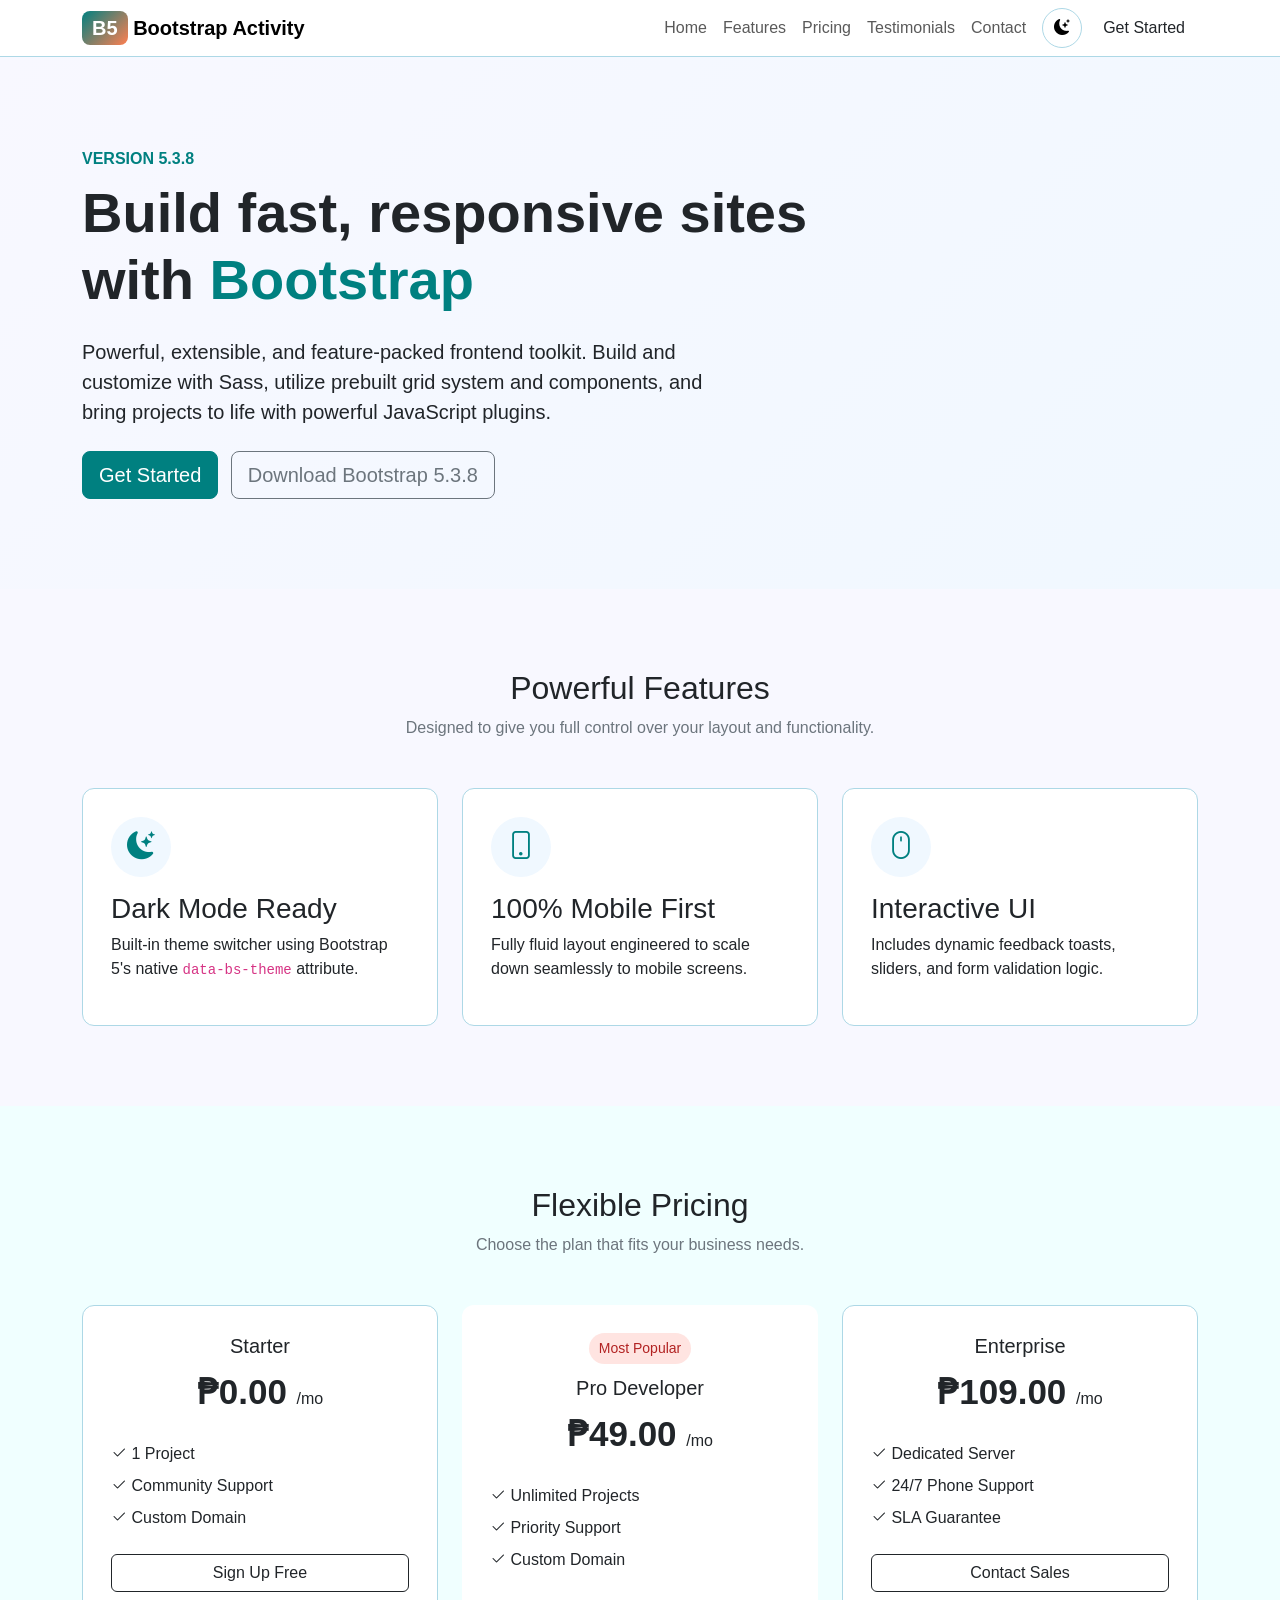
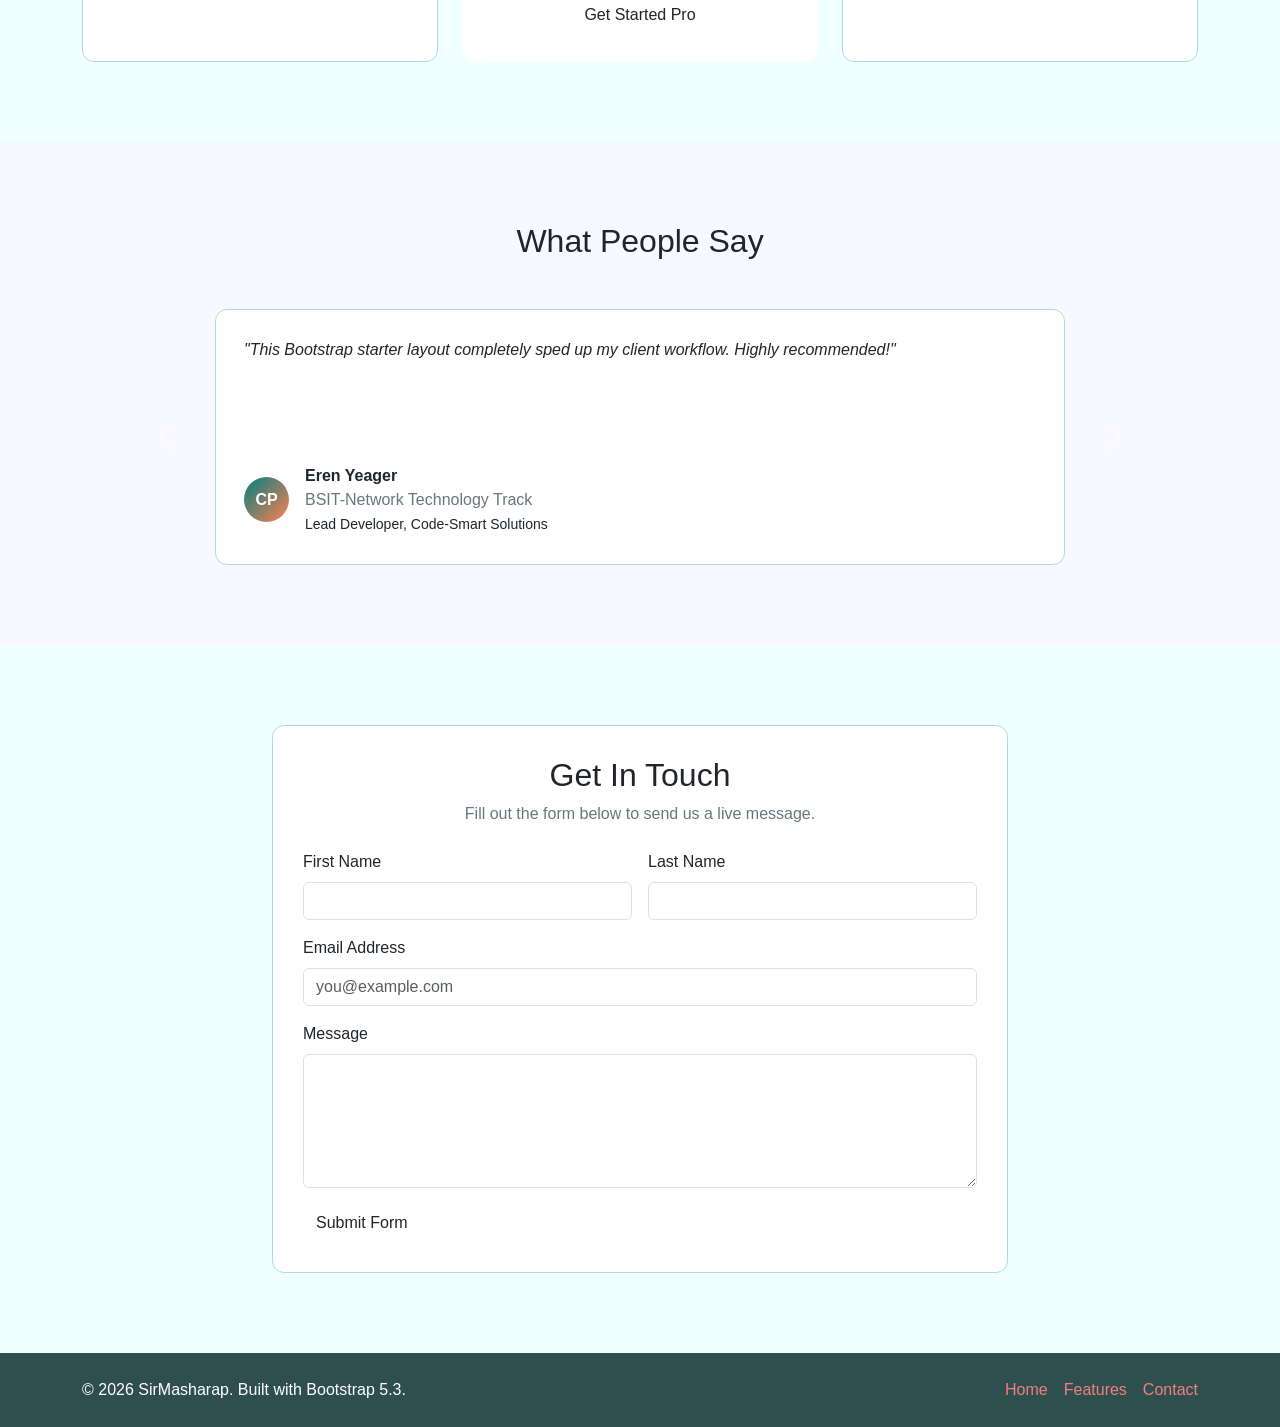
==== commit 7074d65e: "Add files via upload" ====
--- a/index.html
+++ b/index.html
@@ -1,503 +1,503 @@
-<!DOCTYPE html>
-<html lang="en" data-bs-theme="light">
-<head>
-  <meta charset="UTF-8">
-  <meta name="viewport" content="width=device-width, initial-scale=1.0">
-  <title>Bootstrap 5 Activity</title>
-
-  <link rel="stylesheet" href="css/bootstrap.min.css">
-  <link rel="stylesheet" href="https://cdn.jsdelivr.net/npm/bootstrap-icons@1.11.3/font/bootstrap-icons.min.css">
-  <style>
-:root {
-  --main-purple: teal;
-  --dark-purple: darkslategray;
-  --light-purple: aliceblue;
-  --magenta: coral;
-  --page-bg: ghostwhite;
-}
-
-body {
-  font-family: Arial, sans-serif;
-  background: var(--page-bg);
-}
-
-[data-bs-theme="dark"] body {
-  background: darkslategray;
-  color: whitesmoke;
-}
-
-.navbar {
-  border-bottom: 1px solid lightblue;
-}
-
-[data-bs-theme="dark"] .navbar {
-  background: darkslategray !important;
-  border-color: steelblue;
-}
-
-.brand-box {
-  color: white;
-  background: linear-gradient(135deg, var(--main-purple), var(--magenta));
-  padding: 6px 10px;
-  border-radius: 8px;
-  font-weight: bold;
-}
-
-.hero {
-  padding: 90px 0;
-  background: linear-gradient(135deg, ghostwhite, aliceblue);
-}
-
-[data-bs-theme="dark"] .hero {
-  background: linear-gradient(135deg, darkslategray, darkcyan);
-}
-
-.hero h1 {
-  font-weight: 700;
-}
-
-.hero .lead {
-  max-width: 650px;
-}
-
-.purple-text {
-  color: var(--main-purple);
-}
-
-.btn-purple {
-  background-color: var(--main-purple);
-  border-color: var(--main-purple);
-  color: white;
-}
-
-.btn-purple:hover {
-  background-color: var(--dark-purple);
-  border-color: var(--dark-purple);
-  color: white;
-}
-
-.feature-icon {
-  width: 60px;
-  height: 60px;
-  border-radius: 50%;
-  background: var(--light-purple);
-  color: var(--main-purple);
-  display: flex;
-  align-items: center;
-  justify-content: center;
-  font-size: 28px;
-  margin-bottom: 15px;
-}
-
-[data-bs-theme="dark"] .feature-icon {
-  background: teal;
-  color: paleturquoise;
-}
-
-.feature-card,
-.price-card,
-.testimonial-card {
-  height: 100%;
-  border: 1px solid lightblue;
-  border-radius: 12px;
-  padding: 28px;
-  background: white;
-}
-
-[data-bs-theme="dark"] .feature-card,
-[data-bs-theme="dark"] .price-card,
-[data-bs-theme="dark"] .testimonial-card,
-[data-bs-theme="dark"] .contact-box {
-  background: darkslategray;
-  border-color: steelblue;
-}
-
-.section {
-  padding: 80px 0;
-}
-
-.section-light {
-  background: azure;
-}
-
-[data-bs-theme="dark"] .section-light {
-  background: darkslategray;
-}
-
-.price-card.featured {
-  border: 2px solid var(--magenta);
-  position: relative;
-}
-
-.price-tag {
-  display: inline-block;
-  padding: 5px 10px;
-  border-radius: 20px;
-  background: mistyrose;
-  color: firebrick;
-  font-size: 14px;
-  margin-bottom: 12px;
-}
-
-.price-amount {
-  font-size: 35px;
-  font-weight: bold;
-}
-
-.price-amount span {
-  font-size: 16px;
-  font-weight: normal;
-}
-
-.testimonial-quote {
-  font-style: italic;
-  min-height: 110px;
-}
-
-.avatar {
-  width: 45px;
-  height: 45px;
-  border-radius: 50%;
-  background: linear-gradient(135deg, var(--main-purple), var(--magenta));
-  color: white;
-  display: flex;
-  align-items: center;
-  justify-content: center;
-  font-weight: bold;
-}
-
-.contact-box {
-  border: 1px solid lightblue;
-  border-radius: 12px;
-  padding: 30px;
-  background: white;
-}
-
-footer {
-  background: darkslategray;
-  color: white;
-  padding: 25px 0;
-}
-
-footer a {
-  color: lightcoral;
-  text-decoration: none;
-}
-
-footer a:hover {
-  color: white;
-}
-
-.theme-button {
-  border: 1px solid lightblue;
-  background: transparent;
-  border-radius: 50%;
-  width: 40px;
-  height: 40px;
-}
-
-[data-bs-theme="dark"] .text-secondary {
-  color: lightcyan !important;
-}
-
-[data-bs-theme="dark"] h1,
-[data-bs-theme="dark"] h2,
-[data-bs-theme="dark"] h3,
-[data-bs-theme="dark"] h4,
-[data-bs-theme="dark"] h5,
-[data-bs-theme="dark"] h6 {
-  color: white;
-}
-
-[data-bs-theme="dark"] .nav-link {
-  color: lavender;
-}
-
-[data-bs-theme="dark"] .nav-link:hover {
-  color: salmon;
-}
-
-[data-bs-theme="dark"] .form-label {
-  color: white;
-}
-
-[data-bs-theme="dark"] .form-control {
-  background-color: darkslategray;
-  color: white;
-  border-color: steelblue;
-}
-
-[data-bs-theme="dark"] .form-control::placeholder {
-  color: lightblue;
-}
-  </style>
-</head>
-<body>
-
-  <nav class="navbar navbar-expand-lg bg-white sticky-top">
-    <div class="container">
-      <a class="navbar-brand fw-bold" href="#home">
-        <span class="brand-box">B5</span> Bootstrap Activity
-      </a>
-
-      <button class="navbar-toggler" type="button" data-bs-toggle="collapse" data-bs-target="#navMenu">
-        <span class="navbar-toggler-icon"></span>
-      </button>
-
-      <div class="collapse navbar-collapse" id="navMenu">
-        <ul class="navbar-nav ms-auto align-items-lg-center">
-          <li class="nav-item"><a class="nav-link" href="#home">Home</a></li>
-          <li class="nav-item"><a class="nav-link" href="#features">Features</a></li>
-          <li class="nav-item"><a class="nav-link" href="#pricing">Pricing</a></li>
-          <li class="nav-item"><a class="nav-link" href="#testimonials">Testimonials</a></li>
-          <li class="nav-item"><a class="nav-link" href="#contact">Contact</a></li>
-          <li class="nav-item ms-lg-2 mt-2 mt-lg-0">
-            <button id="themeToggle" class="theme-button" type="button" aria-label="Change theme">
-              <i id="themeIcon" class="bi bi-moon-stars-fill"></i>
-            </button>
-          </li>
-          <li class="nav-item ms-lg-2 mt-2 mt-lg-0">
-            <a href="#contact" class="btn btn-purple">Get Started</a>
-          </li>
-        </ul>
-      </div>
-    </div>
-  </nav>
-
-
-  <header id="home" class="hero">
-    <div class="container">
-      <div class="row align-items-center g-4">
-        <div class="col-lg-8">
-          <p class="text-uppercase fw-bold purple-text mb-2">Version 5.3.8</p>
-          <h1 class="display-4">Build fast, responsive sites with <span class="purple-text">Bootstrap</span></h1>
-          <p class="lead my-4">
-            Powerful, extensible, and feature-packed frontend toolkit. Build and customize with Sass,
-            utilize prebuilt grid system and components, and bring projects to life with powerful JavaScript plugins.
-          </p>
-          <a href="#features" class="btn btn-purple btn-lg me-2">Get Started</a>
-          <a href="https://getbootstrap.com/docs/5.3/" target="_blank" class="btn btn-outline-secondary btn-lg">Download Bootstrap 5.3.8</a>
-        </div>
-      </div>
-    </div>
-  </header>
-
-
-  <section id="features" class="section">
-    <div class="container">
-      <div class="text-center mb-5">
-        <h2>Powerful Features</h2>
-        <p class="text-secondary">Designed to give you full control over your layout and functionality.</p>
-      </div>
-
-      <div class="row g-4">
-        <div class="col-md-4">
-          <div class="feature-card">
-            <div class="feature-icon"><i class="bi bi-moon-stars-fill"></i></div>
-            <h3>Dark Mode Ready</h3>
-            <p>Built-in theme switcher using Bootstrap 5's native <code>data-bs-theme</code> attribute.</p>
-          </div>
-        </div>
-
-        <div class="col-md-4">
-          <div class="feature-card">
-            <div class="feature-icon"><i class="bi bi-phone"></i></div>
-            <h3>100% Mobile First</h3>
-            <p>Fully fluid layout engineered to scale down seamlessly to mobile screens.</p>
-          </div>
-        </div>
-
-        <div class="col-md-4">
-          <div class="feature-card">
-            <div class="feature-icon"><i class="bi bi-mouse"></i></div>
-            <h3>Interactive UI</h3>
-            <p>Includes dynamic feedback toasts, sliders, and form validation logic.</p>
-          </div>
-        </div>
-      </div>
-    </div>
-  </section>
-
-
-  <section id="pricing" class="section section-light">
-    <div class="container">
-      <div class="text-center mb-5">
-        <h2>Flexible Pricing</h2>
-        <p class="text-secondary">Choose the plan that fits your business needs.</p>
-      </div>
-
-      <div class="row g-4 align-items-stretch">
-        <div class="col-lg-4">
-          <div class="price-card text-center">
-            <h5>Starter</h5>
-            <div class="price-amount">₱0.00 <span>/mo</span></div>
-            <ul class="list-unstyled text-start my-4">
-              <li class="mb-2"><i class="bi bi-check2 purple-text"></i> 1 Project</li>
-              <li class="mb-2"><i class="bi bi-check2 purple-text"></i> Community Support</li>
-              <li class="mb-2"><i class="bi bi-check2 purple-text"></i> Custom Domain</li>
-            </ul>
-            <a href="#contact" class="btn btn-outline-dark w-100">Sign Up Free</a>
-          </div>
-        </div>
-
-        <div class="col-lg-4">
-          <div class="price-card featured text-center">
-            <div class="price-tag">Most Popular</div>
-            <h5>Pro Developer</h5>
-            <div class="price-amount">₱49.00 <span>/mo</span></div>
-            <ul class="list-unstyled text-start my-4">
-              <li class="mb-2"><i class="bi bi-check2 purple-text"></i> Unlimited Projects</li>
-              <li class="mb-2"><i class="bi bi-check2 purple-text"></i> Priority Support</li>
-              <li class="mb-2"><i class="bi bi-check2 purple-text"></i> Custom Domain</li>
-            </ul>
-            <a href="#contact" class="btn btn-purple w-100">Get Started Pro</a>
-          </div>
-        </div>
-
-        <div class="col-lg-4">
-          <div class="price-card text-center">
-            <h5>Enterprise</h5>
-            <div class="price-amount">₱109.00 <span>/mo</span></div>
-            <ul class="list-unstyled text-start my-4">
-              <li class="mb-2"><i class="bi bi-check2 purple-text"></i> Dedicated Server</li>
-              <li class="mb-2"><i class="bi bi-check2 purple-text"></i> 24/7 Phone Support</li>
-              <li class="mb-2"><i class="bi bi-check2 purple-text"></i> SLA Guarantee</li>
-            </ul>
-            <a href="#contact" class="btn btn-outline-dark w-100">Contact Sales</a>
-          </div>
-        </div>
-      </div>
-    </div>
-  </section>
-
-
-  <section id="testimonials" class="section">
-    <div class="container">
-      <div class="text-center mb-5">
-        <h2>What People Say</h2>
-      </div>
-
-      <div id="testimonialCarousel" class="carousel slide" data-bs-ride="carousel">
-        <div class="carousel-inner">
-          <div class="carousel-item active">
-            <div class="testimonial-card mx-auto" style="max-width: 850px;">
-              <p class="testimonial-quote">"This Bootstrap starter layout completely sped up my client workflow. Highly recommended!"</p>
-              <div class="d-flex align-items-center gap-3">
-                <div class="avatar">CP</div>
-                <div>
-                  <strong>Eren Yeager</strong>
-                  <div class="text-secondary">BSIT-Network Technology Track</div>
-                  <small>Lead Developer, Code-Smart Solutions</small>
-                </div>
-              </div>
-            </div>
-          </div>
-
-          <div class="carousel-item">
-            <div class="testimonial-card mx-auto" style="max-width: 850px;">
-              <p class="testimonial-quote">"The dark mode toggle integration works like a charm. Extremely clean markup!"</p>
-              <div class="d-flex align-items-center gap-3">
-                <div class="avatar">HE</div>
-                <div>
-                  <strong>Son Goku</strong>
-                  <div class="text-secondary">BSIT-Business Analytics Track</div>
-                  <small>UI/UX Designer</small>
-                </div>
-              </div>
-            </div>
-          </div>
-        </div>
-
-        <button class="carousel-control-prev" type="button" data-bs-target="#testimonialCarousel" data-bs-slide="prev">
-          <span class="carousel-control-prev-icon"></span>
-          <span class="visually-hidden">Previous</span>
-        </button>
-        <button class="carousel-control-next" type="button" data-bs-target="#testimonialCarousel" data-bs-slide="next">
-          <span class="carousel-control-next-icon"></span>
-          <span class="visually-hidden">Next</span>
-        </button>
-      </div>
-    </div>
-  </section>
-
-
-  <section id="contact" class="section section-light">
-    <div class="container">
-      <div class="row justify-content-center">
-        <div class="col-lg-8">
-          <div class="contact-box">
-            <div class="text-center mb-4">
-              <h2>Get In Touch</h2>
-              <p class="text-secondary">Fill out the form below to send us a live message.</p>
-            </div>
-
-            <form id="contactForm">
-              <div class="row g-3">
-                <div class="col-md-6">
-                  <label for="firstName" class="form-label">First Name</label>
-                  <input type="text" id="firstName" class="form-control" required>
-                </div>
-
-                <div class="col-md-6">
-                  <label for="lastName" class="form-label">Last Name</label>
-                  <input type="text" id="lastName" class="form-control" required>
-                </div>
-
-                <div class="col-12">
-                  <label for="email" class="form-label">Email Address</label>
-                  <input type="email" id="email" class="form-control" placeholder="you@example.com" required>
-                </div>
-
-                <div class="col-12">
-                  <label for="message" class="form-label">Message</label>
-                  <textarea id="message" class="form-control" rows="5" required></textarea>
-                </div>
-
-                <div class="col-12">
-                  <button type="submit" class="btn btn-purple">Submit Form</button>
-                </div>
-              </div>
-            </form>
-          </div>
-        </div>
-      </div>
-    </div>
-  </section>
-
-
-  <footer>
-    <div class="container d-flex flex-column flex-md-row justify-content-between align-items-center gap-2">
-      <p class="mb-0">© 2026 SirMasharap. Built with Bootstrap 5.3.</p>
-      <div class="d-flex gap-3">
-        <a href="#home">Home</a>
-        <a href="#features">Features</a>
-        <a href="#contact">Contact</a>
-      </div>
-    </div>
-  </footer>
-
-  <!-- Bootstrap 5: LOCAL -->
-  <script src="js/bootstrap.bundle.min.js"></script>
-
-  <script>
-const themeButton = document.getElementById("themeToggle");
-const themeIcon = document.getElementById("themeIcon");
-
-themeButton.addEventListener("click", function () {
-  const page = document.documentElement;
-  const isDark = page.getAttribute("data-bs-theme") === "dark";
-
-  page.setAttribute("data-bs-theme", isDark ? "light" : "dark");
-  themeIcon.className = isDark ? "bi bi-moon-stars-fill" : "bi bi-sun-fill";
-});
-
-const contactForm = document.getElementById("contactForm");
-
-contactForm.addEventListener("submit", function (event) {
-  event.preventDefault();
-  window.alert("Message sent! Thank you for contacting us.");
-  contactForm.reset();
-});
-  </script>
-</body>
+<!DOCTYPE html>
+<html lang="en" data-bs-theme="light">
+<head>
+  <meta charset="UTF-8">
+  <meta name="viewport" content="width=device-width, initial-scale=1.0">
+  <title>Bootstrap 5 Activity</title>
+
+  <link rel="stylesheet" href="css/bootstrap.min.css">
+  <link rel="stylesheet" href="https://cdn.jsdelivr.net/npm/bootstrap-icons@1.11.3/font/bootstrap-icons.min.css">
+  <style>
+:root {
+  --main-teal: teal;
+  --dar-kslategray: darkslategray;
+  --aliceblue: aliceblue;
+  --coral: coral;
+  --page-bg: ghostwhite;
+}
+
+body {
+  font-family: Arial, sans-serif;
+  background: var(--page-bg);
+}
+
+[data-bs-theme="dark"] body {
+  background: darkslategray;
+  color: whitesmoke;
+}
+
+.navbar {
+  border-bottom: 1px solid lightblue;
+}
+
+[data-bs-theme="dark"] .navbar {
+  background: darkslategray !important;
+  border-color: steelblue;
+}
+
+.brand-box {
+  color: white;
+  background: linear-gradient(135deg, var(--main-teal), var(--coral));
+  padding: 6px 10px;
+  border-radius: 8px;
+  font-weight: bold;
+}
+
+.hero {
+  padding: 90px 0;
+  background: linear-gradient(135deg, ghostwhite, aliceblue);
+}
+
+[data-bs-theme="dark"] .hero {
+  background: linear-gradient(135deg, darkslategray, darkcyan);
+}
+
+.hero h1 {
+  font-weight: 700;
+}
+
+.hero .lead {
+  max-width: 650px;
+}
+
+.teal-text {
+  color: var(--main-teal);
+}
+
+.btn-teal {
+  background-color: var(--main-teal);
+  border-color: var(--main-teal);
+  color: white;
+}
+
+.btn-teal:hover {
+  background-color: var(--dark-teal);
+  border-color: var(--dark-teal);
+  color: white;
+}
+
+.feature-icon {
+  width: 60px;
+  height: 60px;
+  border-radius: 50%;
+  background: var(--aliceblue);
+  color: var(--main-teal);
+  display: flex;
+  align-items: center;
+  justify-content: center;
+  font-size: 28px;
+  margin-bottom: 15px;
+}
+
+[data-bs-theme="dark"] .feature-icon {
+  background: var(--dar-kslategray);
+  color: var(--coral);
+}
+
+.feature-card,
+.price-card,
+.testimonial-card {
+  height: 100%;
+  border: 1px solid lightblue;
+  border-radius: 12px;
+  padding: 28px;
+  background: white;
+}
+
+[data-bs-theme="dark"] .feature-card,
+[data-bs-theme="dark"] .price-card,
+[data-bs-theme="dark"] .testimonial-card,
+[data-bs-theme="dark"] .contact-box {
+  background: darkslategray;
+  border-color: steelblue;
+}
+
+.section {
+  padding: 80px 0;
+}
+
+.section-light {
+  background: azure;
+}
+
+[data-bs-theme="dark"] .section-light {
+  background: darkslategray;
+}
+
+.price-card.featured {
+  border: 2px solid var(--magenta);
+  position: relative;
+}
+
+.price-tag {
+  display: inline-block;
+  padding: 5px 10px;
+  border-radius: 20px;
+  background: mistyrose;
+  color: firebrick;
+  font-size: 14px;
+  margin-bottom: 12px;
+}
+
+.price-amount {
+  font-size: 35px;
+  font-weight: bold;
+}
+
+.price-amount span {
+  font-size: 16px;
+  font-weight: normal;
+}
+
+.testimonial-quote {
+  font-style: italic;
+  min-height: 110px;
+}
+
+.avatar {
+  width: 45px;
+  height: 45px;
+  border-radius: 50%;
+  background: linear-gradient(135deg, var(--main-teal), var(--coral));
+  color: white;
+  display: flex;
+  align-items: center;
+  justify-content: center;
+  font-weight: bold;
+}
+
+.contact-box {
+  border: 1px solid lightblue;
+  border-radius: 12px;
+  padding: 30px;
+  background: white;
+}
+
+footer {
+  background: darkslategray;
+  color: white;
+  padding: 25px 0;
+}
+
+footer a {
+  color: lightcoral;
+  text-decoration: none;
+}
+
+footer a:hover {
+  color: white;
+}
+
+.theme-button {
+  border: 1px solid lightblue;
+  background: transparent;
+  border-radius: 50%;
+  width: 40px;
+  height: 40px;
+}
+
+[data-bs-theme="dark"] .text-secondary {
+  color: lightcyan !important;
+}
+
+[data-bs-theme="dark"] h1,
+[data-bs-theme="dark"] h2,
+[data-bs-theme="dark"] h3,
+[data-bs-theme="dark"] h4,
+[data-bs-theme="dark"] h5,
+[data-bs-theme="dark"] h6 {
+  color: white;
+}
+
+[data-bs-theme="dark"] .nav-link {
+  color: lavender;
+}
+
+[data-bs-theme="dark"] .nav-link:hover {
+  color: salmon;
+}
+
+[data-bs-theme="dark"] .form-label {
+  color: white;
+}
+
+[data-bs-theme="dark"] .form-control {
+  background-color: darkslategray;
+  color: white;
+  border-color: steelblue;
+}
+
+[data-bs-theme="dark"] .form-control::placeholder {
+  color: lightblue;
+}
+  </style>
+</head>
+<body>
+
+  <nav class="navbar navbar-expand-lg bg-white sticky-top">
+    <div class="container">
+      <a class="navbar-brand fw-bold" href="#home">
+        <span class="brand-box">B5</span> Bootstrap Activity
+      </a>
+
+      <button class="navbar-toggler" type="button" data-bs-toggle="collapse" data-bs-target="#navMenu">
+        <span class="navbar-toggler-icon"></span>
+      </button>
+
+      <div class="collapse navbar-collapse" id="navMenu">
+        <ul class="navbar-nav ms-auto align-items-lg-center">
+          <li class="nav-item"><a class="nav-link" href="#home">Home</a></li>
+          <li class="nav-item"><a class="nav-link" href="#features">Features</a></li>
+          <li class="nav-item"><a class="nav-link" href="#pricing">Pricing</a></li>
+          <li class="nav-item"><a class="nav-link" href="#testimonials">Testimonials</a></li>
+          <li class="nav-item"><a class="nav-link" href="#contact">Contact</a></li>
+          <li class="nav-item ms-lg-2 mt-2 mt-lg-0">
+            <button id="themeToggle" class="theme-button" type="button" aria-label="Change theme">
+              <i id="themeIcon" class="bi bi-moon-stars-fill"></i>
+            </button>
+          </li>
+          <li class="nav-item ms-lg-2 mt-2 mt-lg-0">
+            <a href="#contact" class="btn btn-purple">Get Started</a>
+          </li>
+        </ul>
+      </div>
+    </div>
+  </nav>
+
+
+  <header id="home" class="hero">
+    <div class="container">
+      <div class="row align-items-center g-4">
+        <div class="col-lg-8">
+          <p class="text-uppercase fw-bold teal-text mb-2">Version 5.3.8</p>
+          <h1 class="display-4">Build fast, responsive sites with <span class="teal-text">Bootstrap</span></h1>
+          <p class="lead my-4">
+            Powerful, extensible, and feature-packed frontend toolkit. Build and customize with Sass,
+            utilize prebuilt grid system and components, and bring projects to life with powerful JavaScript plugins.
+          </p>
+          <a href="#features" class="btn btn-teal btn-lg me-2">Get Started</a>
+          <a href="https://getbootstrap.com/docs/5.3/" target="_blank" class="btn btn-outline-secondary btn-lg">Download Bootstrap 5.3.8</a>
+        </div>
+      </div>
+    </div>
+  </header>
+
+
+  <section id="features" class="section">
+    <div class="container">
+      <div class="text-center mb-5">
+        <h2>Powerful Features</h2>
+        <p class="text-secondary">Designed to give you full control over your layout and functionality.</p>
+      </div>
+
+      <div class="row g-4">
+        <div class="col-md-4">
+          <div class="feature-card">
+            <div class="feature-icon"><i class="bi bi-moon-stars-fill"></i></div>
+            <h3>Dark Mode Ready</h3>
+            <p>Built-in theme switcher using Bootstrap 5's native <code>data-bs-theme</code> attribute.</p>
+          </div>
+        </div>
+
+        <div class="col-md-4">
+          <div class="feature-card">
+            <div class="feature-icon"><i class="bi bi-phone"></i></div>
+            <h3>100% Mobile First</h3>
+            <p>Fully fluid layout engineered to scale down seamlessly to mobile screens.</p>
+          </div>
+        </div>
+
+        <div class="col-md-4">
+          <div class="feature-card">
+            <div class="feature-icon"><i class="bi bi-mouse"></i></div>
+            <h3>Interactive UI</h3>
+            <p>Includes dynamic feedback toasts, sliders, and form validation logic.</p>
+          </div>
+        </div>
+      </div>
+    </div>
+  </section>
+
+
+  <section id="pricing" class="section section-light">
+    <div class="container">
+      <div class="text-center mb-5">
+        <h2>Flexible Pricing</h2>
+        <p class="text-secondary">Choose the plan that fits your business needs.</p>
+      </div>
+
+      <div class="row g-4 align-items-stretch">
+        <div class="col-lg-4">
+          <div class="price-card text-center">
+            <h5>Starter</h5>
+            <div class="price-amount">₱0.00 <span>/mo</span></div>
+            <ul class="list-unstyled text-start my-4">
+              <li class="mb-2"><i class="bi bi-check2 purple-text"></i> 1 Project</li>
+              <li class="mb-2"><i class="bi bi-check2 purple-text"></i> Community Support</li>
+              <li class="mb-2"><i class="bi bi-check2 purple-text"></i> Custom Domain</li>
+            </ul>
+            <a href="#contact" class="btn btn-outline-dark w-100">Sign Up Free</a>
+          </div>
+        </div>
+
+        <div class="col-lg-4">
+          <div class="price-card featured text-center">
+            <div class="price-tag">Most Popular</div>
+            <h5>Pro Developer</h5>
+            <div class="price-amount">₱49.00 <span>/mo</span></div>
+            <ul class="list-unstyled text-start my-4">
+              <li class="mb-2"><i class="bi bi-check2 purple-text"></i> Unlimited Projects</li>
+              <li class="mb-2"><i class="bi bi-check2 purple-text"></i> Priority Support</li>
+              <li class="mb-2"><i class="bi bi-check2 purple-text"></i> Custom Domain</li>
+            </ul>
+            <a href="#contact" class="btn btn-purple w-100">Get Started Pro</a>
+          </div>
+        </div>
+
+        <div class="col-lg-4">
+          <div class="price-card text-center">
+            <h5>Enterprise</h5>
+            <div class="price-amount">₱109.00 <span>/mo</span></div>
+            <ul class="list-unstyled text-start my-4">
+              <li class="mb-2"><i class="bi bi-check2 purple-text"></i> Dedicated Server</li>
+              <li class="mb-2"><i class="bi bi-check2 purple-text"></i> 24/7 Phone Support</li>
+              <li class="mb-2"><i class="bi bi-check2 purple-text"></i> SLA Guarantee</li>
+            </ul>
+            <a href="#contact" class="btn btn-outline-dark w-100">Contact Sales</a>
+          </div>
+        </div>
+      </div>
+    </div>
+  </section>
+
+
+  <section id="testimonials" class="section">
+    <div class="container">
+      <div class="text-center mb-5">
+        <h2>What People Say</h2>
+      </div>
+
+      <div id="testimonialCarousel" class="carousel slide" data-bs-ride="carousel">
+        <div class="carousel-inner">
+          <div class="carousel-item active">
+            <div class="testimonial-card mx-auto" style="max-width: 850px;">
+              <p class="testimonial-quote">"This Bootstrap starter layout completely sped up my client workflow. Highly recommended!"</p>
+              <div class="d-flex align-items-center gap-3">
+                <div class="avatar">CP</div>
+                <div>
+                  <strong>Eren Yeager</strong>
+                  <div class="text-secondary">BSIT-Network Technology Track</div>
+                  <small>Lead Developer, Code-Smart Solutions</small>
+                </div>
+              </div>
+            </div>
+          </div>
+
+          <div class="carousel-item">
+            <div class="testimonial-card mx-auto" style="max-width: 850px;">
+              <p class="testimonial-quote">"The dark mode toggle integration works like a charm. Extremely clean markup!"</p>
+              <div class="d-flex align-items-center gap-3">
+                <div class="avatar">HE</div>
+                <div>
+                  <strong>Son Goku</strong>
+                  <div class="text-secondary">BSIT-Business Analytics Track</div>
+                  <small>UI/UX Designer</small>
+                </div>
+              </div>
+            </div>
+          </div>
+        </div>
+
+        <button class="carousel-control-prev" type="button" data-bs-target="#testimonialCarousel" data-bs-slide="prev">
+          <span class="carousel-control-prev-icon"></span>
+          <span class="visually-hidden">Previous</span>
+        </button>
+        <button class="carousel-control-next" type="button" data-bs-target="#testimonialCarousel" data-bs-slide="next">
+          <span class="carousel-control-next-icon"></span>
+          <span class="visually-hidden">Next</span>
+        </button>
+      </div>
+    </div>
+  </section>
+
+
+  <section id="contact" class="section section-light">
+    <div class="container">
+      <div class="row justify-content-center">
+        <div class="col-lg-8">
+          <div class="contact-box">
+            <div class="text-center mb-4">
+              <h2>Get In Touch</h2>
+              <p class="text-secondary">Fill out the form below to send us a live message.</p>
+            </div>
+
+            <form id="contactForm">
+              <div class="row g-3">
+                <div class="col-md-6">
+                  <label for="firstName" class="form-label">First Name</label>
+                  <input type="text" id="firstName" class="form-control" required>
+                </div>
+
+                <div class="col-md-6">
+                  <label for="lastName" class="form-label">Last Name</label>
+                  <input type="text" id="lastName" class="form-control" required>
+                </div>
+
+                <div class="col-12">
+                  <label for="email" class="form-label">Email Address</label>
+                  <input type="email" id="email" class="form-control" placeholder="you@example.com" required>
+                </div>
+
+                <div class="col-12">
+                  <label for="message" class="form-label">Message</label>
+                  <textarea id="message" class="form-control" rows="5" required></textarea>
+                </div>
+
+                <div class="col-12">
+                  <button type="submit" class="btn btn-purple">Submit Form</button>
+                </div>
+              </div>
+            </form>
+          </div>
+        </div>
+      </div>
+    </div>
+  </section>
+
+
+  <footer>
+    <div class="container d-flex flex-column flex-md-row justify-content-between align-items-center gap-2">
+      <p class="mb-0">© 2026 SirMasharap. Built with Bootstrap 5.3.</p>
+      <div class="d-flex gap-3">
+        <a href="#home">Home</a>
+        <a href="#features">Features</a>
+        <a href="#contact">Contact</a>
+      </div>
+    </div>
+  </footer>
+
+  <!-- Bootstrap 5: LOCAL -->
+  <script src="js/bootstrap.bundle.min.js"></script>
+
+  <script>
+const themeButton = document.getElementById("themeToggle");
+const themeIcon = document.getElementById("themeIcon");
+
+themeButton.addEventListener("click", function () {
+  const page = document.documentElement;
+  const isDark = page.getAttribute("data-bs-theme") === "dark";
+
+  page.setAttribute("data-bs-theme", isDark ? "light" : "dark");
+  themeIcon.className = isDark ? "bi bi-moon-stars-fill" : "bi bi-sun-fill";
+});
+
+const contactForm = document.getElementById("contactForm");
+
+contactForm.addEventListener("submit", function (event) {
+  event.preventDefault();
+  window.alert("Message sent! Thank you for contacting us.");
+  contactForm.reset();
+});
+  </script>
+</body>
 </html>
